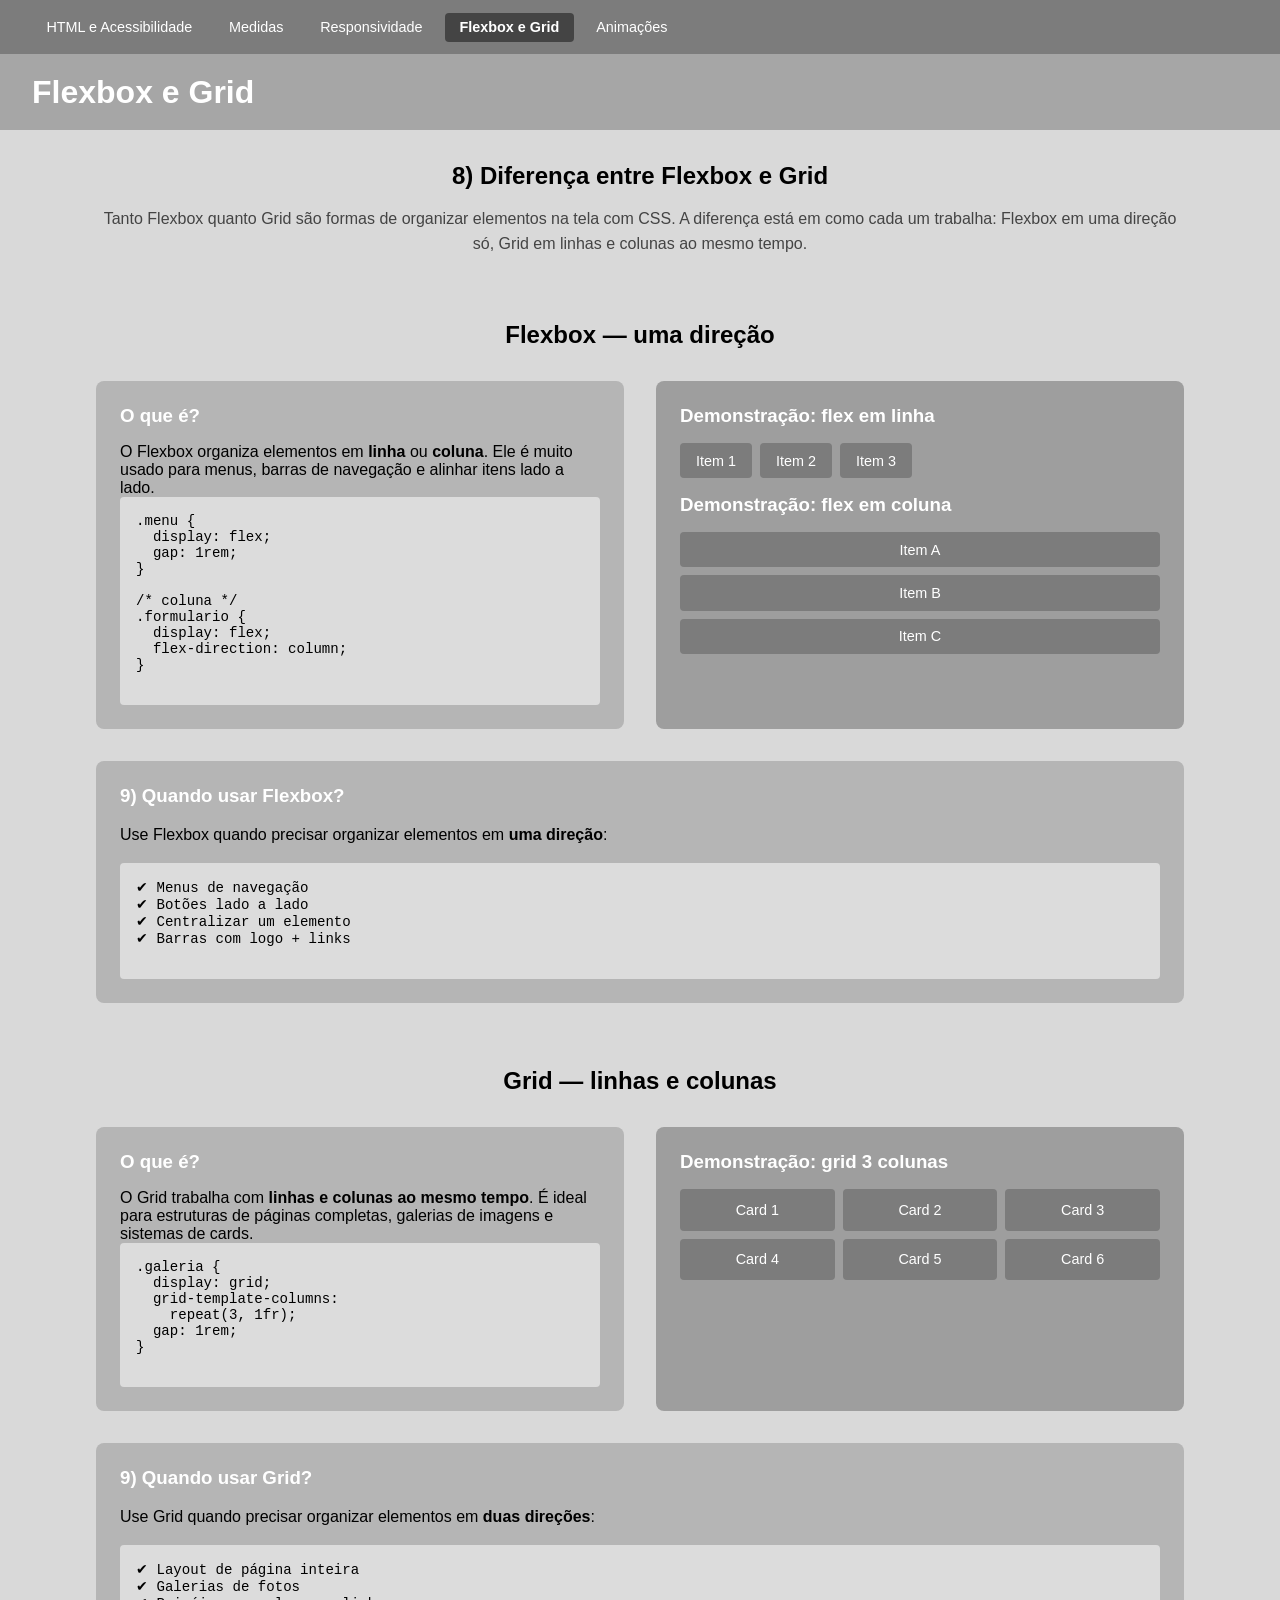
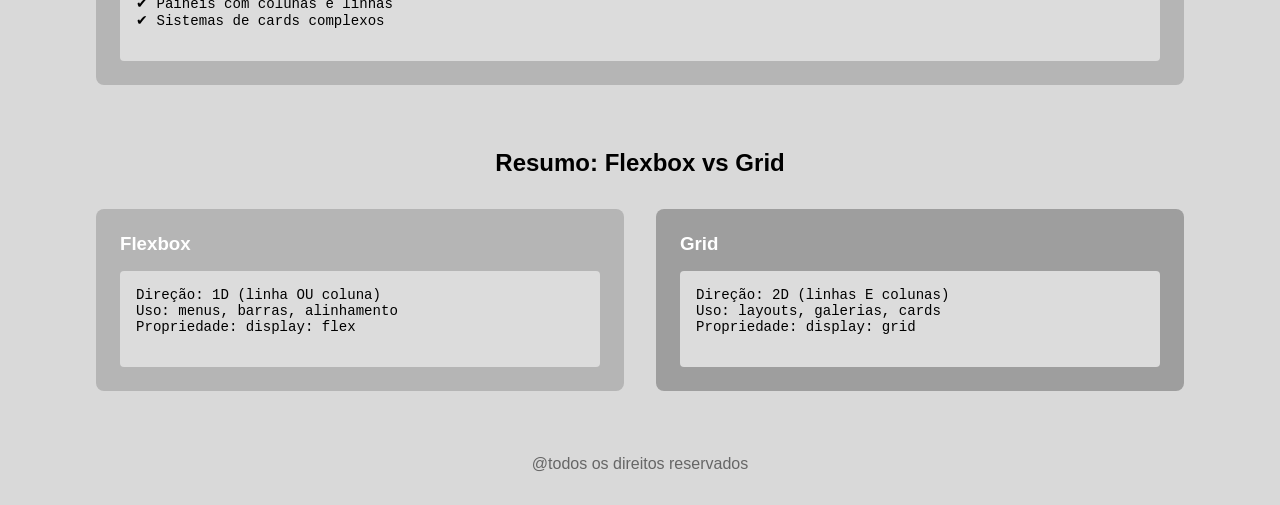
==== layout.html @ 15048a2e "Add files via upload" ====
<!DOCTYPE html>
<html lang="pt-BR">
<head>
  <meta charset="UTF-8">
  <meta name="viewport" content="width=device-width, initial-scale=1.0">
  <title>Flexbox e Grid</title>
  <link rel="stylesheet" href="style.css">
  <link rel="stylesheet" href="layout.css">
</head>
<body>

  <nav class="navbar">
    <ul>
      <li><a href="index.html">HTML e Acessibilidade</a></li>
      <li><a href="medidas.html">Medidas</a></li>
      <li><a href="responsividade.html">Responsividade</a></li>
      <li><a href="layout.html" class="ativo">Flexbox e Grid</a></li>
      <li><a href="animacoes.html">Animações</a></li>
    </ul>
  </nav>

  <header class="top-bar">
    <h1>Flexbox e Grid</h1>
  </header>

  <main class="content">

    <section class="intro">
      <h2>8) Diferença entre Flexbox e Grid</h2>
      <p>
        Tanto Flexbox quanto Grid são formas de organizar elementos na tela com CSS.
        A diferença está em como cada um trabalha: Flexbox em uma direção só,
        Grid em linhas e colunas ao mesmo tempo.
      </p>
    </section>

    <!-- Flexbox -->
    <section class="secao-layout">
      <h2>Flexbox — uma direção</h2>

      <div class="comparison-box">
        <div class="bad">
          <h3>O que é?</h3>
          <p>
            O Flexbox organiza elementos em <strong>linha</strong> ou <strong>coluna</strong>.
            Ele é muito usado para menus, barras de navegação e alinhar itens lado a lado.
          </p>
          <pre>
.menu {
  display: flex;
  gap: 1rem;
}

/* coluna */
.formulario {
  display: flex;
  flex-direction: column;
}
          </pre>
        </div>
        <div class="good">
          <h3>Demonstração: flex em linha</h3>
          <div class="demo-flex-linha">
            <div class="flex-item">Item 1</div>
            <div class="flex-item">Item 2</div>
            <div class="flex-item">Item 3</div>
          </div>
          <h3 style="margin-top:1rem;">Demonstração: flex em coluna</h3>
          <div class="demo-flex-coluna">
            <div class="flex-item">Item A</div>
            <div class="flex-item">Item B</div>
            <div class="flex-item">Item C</div>
          </div>
        </div>
      </div>

      <div class="card quando-usar">
        <h3>9) Quando usar Flexbox?</h3>
        <p>Use Flexbox quando precisar organizar elementos em <strong>uma direção</strong>:</p>
        <pre>
✔ Menus de navegação
✔ Botões lado a lado
✔ Centralizar um elemento
✔ Barras com logo + links
        </pre>
      </div>
    </section>

    <!-- Grid -->
    <section class="secao-layout">
      <h2>Grid — linhas e colunas</h2>

      <div class="comparison-box">
        <div class="bad">
          <h3>O que é?</h3>
          <p>
            O Grid trabalha com <strong>linhas e colunas ao mesmo tempo</strong>.
            É ideal para estruturas de páginas completas,
            galerias de imagens e sistemas de cards.
          </p>
          <pre>
.galeria {
  display: grid;
  grid-template-columns:
    repeat(3, 1fr);
  gap: 1rem;
}
          </pre>
        </div>
        <div class="good">
          <h3>Demonstração: grid 3 colunas</h3>
          <div class="demo-grid">
            <div class="grid-item">Card 1</div>
            <div class="grid-item">Card 2</div>
            <div class="grid-item">Card 3</div>
            <div class="grid-item">Card 4</div>
            <div class="grid-item">Card 5</div>
            <div class="grid-item">Card 6</div>
          </div>
        </div>
      </div>

      <div class="card quando-usar">
        <h3>9) Quando usar Grid?</h3>
        <p>Use Grid quando precisar organizar elementos em <strong>duas direções</strong>:</p>
        <pre>
✔ Layout de página inteira
✔ Galerias de fotos
✔ Painéis com colunas e linhas
✔ Sistemas de cards complexos
        </pre>
      </div>
    </section>

    <!-- Resumo comparativo -->
    <section class="comparison">
      <h2>Resumo: Flexbox vs Grid</h2>
      <div class="comparison-box">
        <div class="bad">
          <h3>Flexbox</h3>
          <pre>
Direção: 1D (linha OU coluna)
Uso: menus, barras, alinhamento
Propriedade: display: flex
          </pre>
        </div>
        <div class="good">
          <h3>Grid</h3>
          <pre>
Direção: 2D (linhas E colunas)
Uso: layouts, galerias, cards
Propriedade: display: grid
          </pre>
        </div>
      </div>
    </section>

  </main>

  <footer>
    <p>@todos os direitos reservados</p>
  </footer>

</body>
</html>
---- style.css ----
* {
  margin: 0;
  padding: 0;
  box-sizing: border-box;
}

body {
  background: #d9d9d9;
  font-family: Arial, Helvetica, sans-serif;
  color: #000;
}

/* ===== NAVBAR ===== */
.navbar {
  background: #7c7c7c;
  padding: 0.8rem 2rem;
}

.navbar ul {
  list-style: none;
  display: flex;
  flex-wrap: wrap;
  gap: 0.5rem;
}

.navbar ul li a {
  color: white;
  text-decoration: none;
  padding: 0.4rem 0.9rem;
  border-radius: 4px;
  font-size: 0.9rem;
  display: block;
}

.navbar ul li a:hover {
  background: #555;
}

.navbar ul li a.ativo {
  background: #444;
  font-weight: bold;
}

/* ===== TOP BAR ===== */
.top-bar {
  background: #a6a6a6;
  padding: 1.2rem 2rem;
}

.top-bar h1 {
  color: white;
}

/* ===== CONTENT ===== */
.content {
  width: 85%;
  margin: auto;
  padding: 2rem 0;
}

/* ===== INTRO ===== */
.intro {
  text-align: center;
  margin-bottom: 3rem;
}

.intro h2 {
  margin-bottom: 1rem;
}

.intro p {
  line-height: 1.6;
  color: #444;
}

/* ===== CARDS ===== */
.topics {
  display: grid;
  grid-template-columns: repeat(auto-fit, minmax(250px, 1fr));
  gap: 2rem;
}

.card {
  background: #b5b5b5;
  padding: 1.5rem;
  border-radius: 8px;
}

.card h3 {
  margin-bottom: 1rem;
  color: white;
}

.card p {
  margin-bottom: 1rem;
  line-height: 1.5;
}

/* ===== PRE / CODE ===== */
pre {
  background: #dcdcdc;
  padding: 1rem;
  overflow-x: auto;
  border-radius: 4px;
  font-size: 0.88rem;
  font-family: "Courier New", monospace;
}

/* ===== COMPARISON ===== */
.comparison {
  margin-top: 4rem;
}

.comparison h2 {
  text-align: center;
  margin-bottom: 2rem;
}

.comparison-box {
  display: grid;
  grid-template-columns: repeat(auto-fit, minmax(300px, 1fr));
  gap: 2rem;
}

.bad,
.good {
  padding: 1.5rem;
  border-radius: 8px;
}

.bad {
  background: #b5b5b5;
}

.good {
  background: #9e9e9e;
}

.bad h3,
.good h3 {
  color: white;
  margin-bottom: 1rem;
}

/* ===== FOOTER ===== */
footer {
  text-align: center;
  padding: 2rem;
  color: #666;
}

/* ===== RESPONSIVO BASE ===== */
@media (max-width: 768px) {
  .content {
    width: 92%;
  }

  .navbar ul {
    gap: 0.3rem;
  }

  .navbar ul li a {
    font-size: 0.8rem;
    padding: 0.3rem 0.6rem;
  }
}
---- layout.css ----
.secao-layout {
  margin-top: 4rem;
}

.secao-layout h2 {
  text-align: center;
  margin-bottom: 2rem;
}

.quando-usar {
  margin-top: 2rem;
}

/* ===== DEMO FLEXBOX LINHA ===== */
.demo-flex-linha {
  display: flex;
  gap: 0.5rem;
  flex-wrap: wrap;
  margin-bottom: 0.5rem;
}

/* ===== DEMO FLEXBOX COLUNA ===== */
.demo-flex-coluna {
  display: flex;
  flex-direction: column;
  gap: 0.5rem;
}

.flex-item {
  background: #7c7c7c;
  color: white;
  padding: 0.6rem 1rem;
  border-radius: 4px;
  text-align: center;
  font-size: 0.9rem;
}

/* ===== DEMO GRID ===== */
.demo-grid {
  display: grid;
  grid-template-columns: repeat(3, 1fr);
  gap: 0.5rem;
}

.grid-item {
  background: #7c7c7c;
  color: white;
  padding: 0.8rem;
  border-radius: 4px;
  text-align: center;
  font-size: 0.9rem;
}

/* ===== RESPONSIVO ===== */
@media (max-width: 600px) {
  .demo-grid {
    grid-template-columns: repeat(2, 1fr);
  }
}
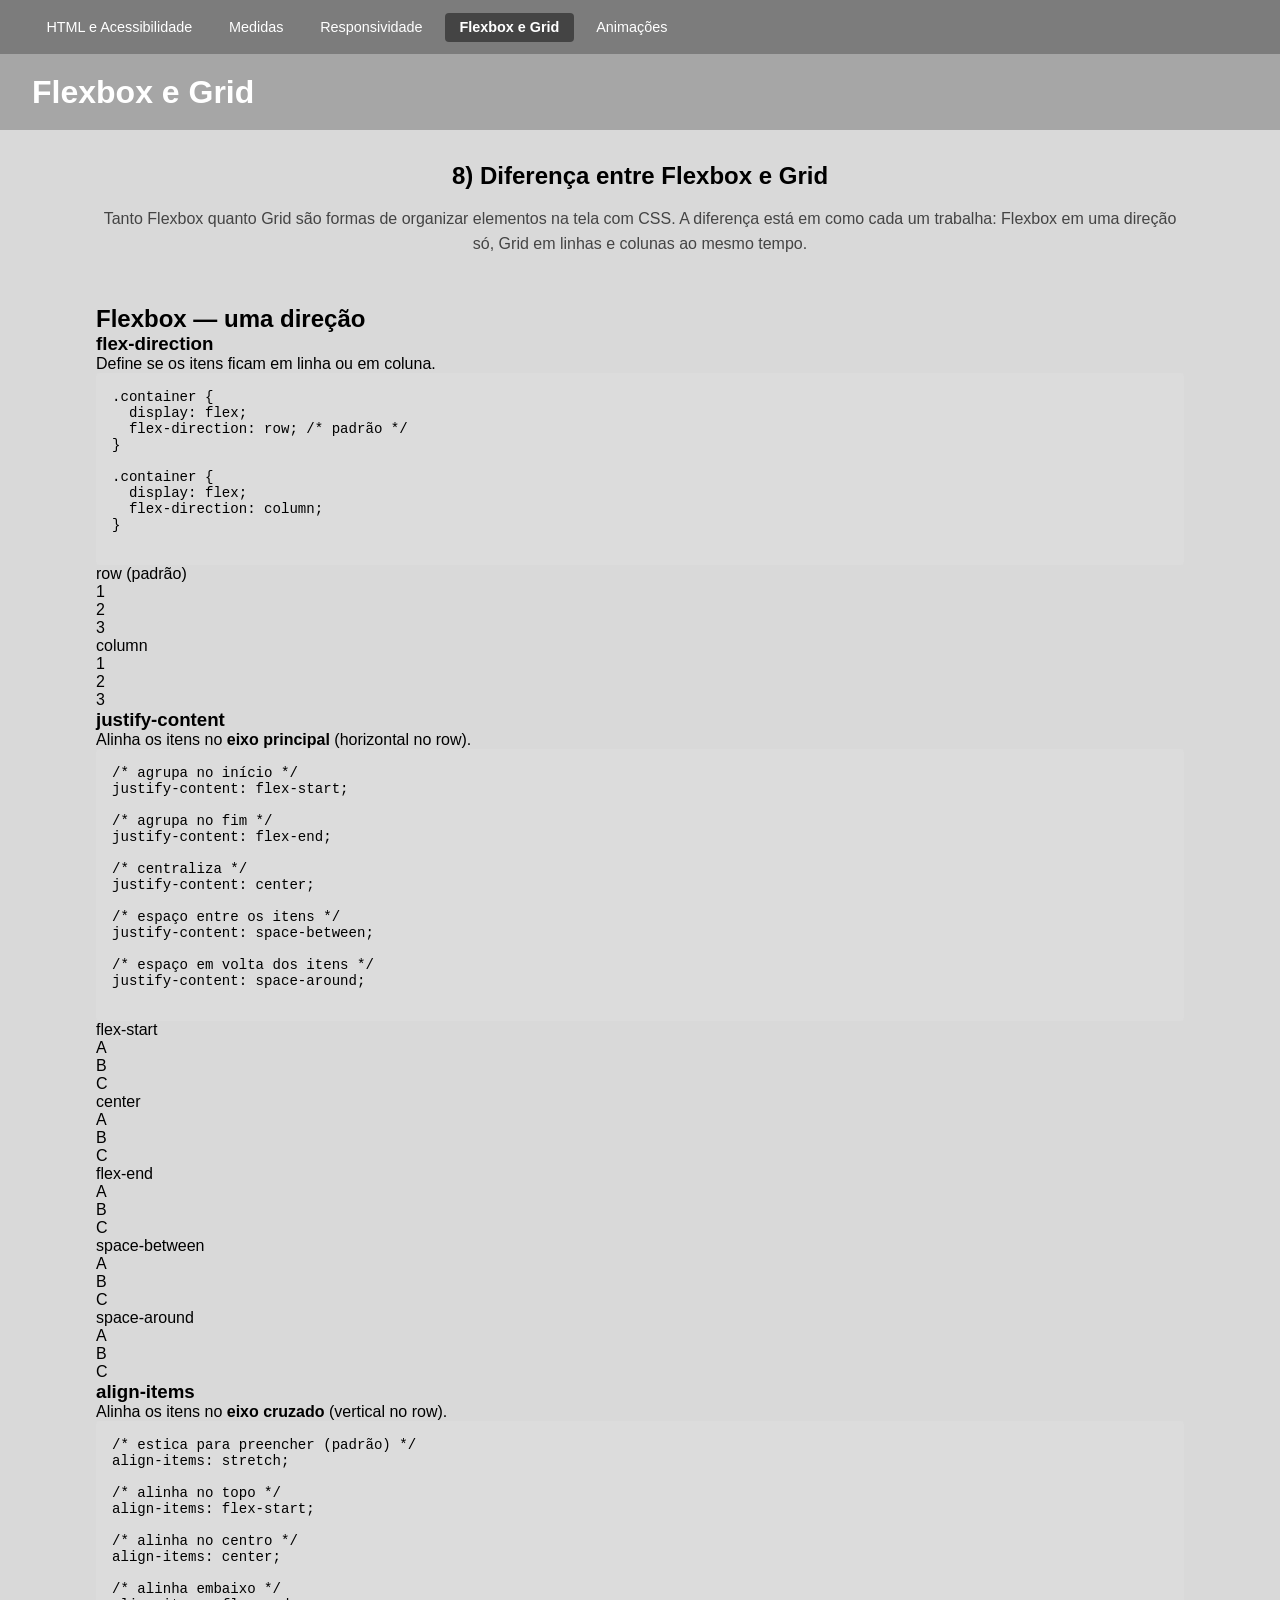
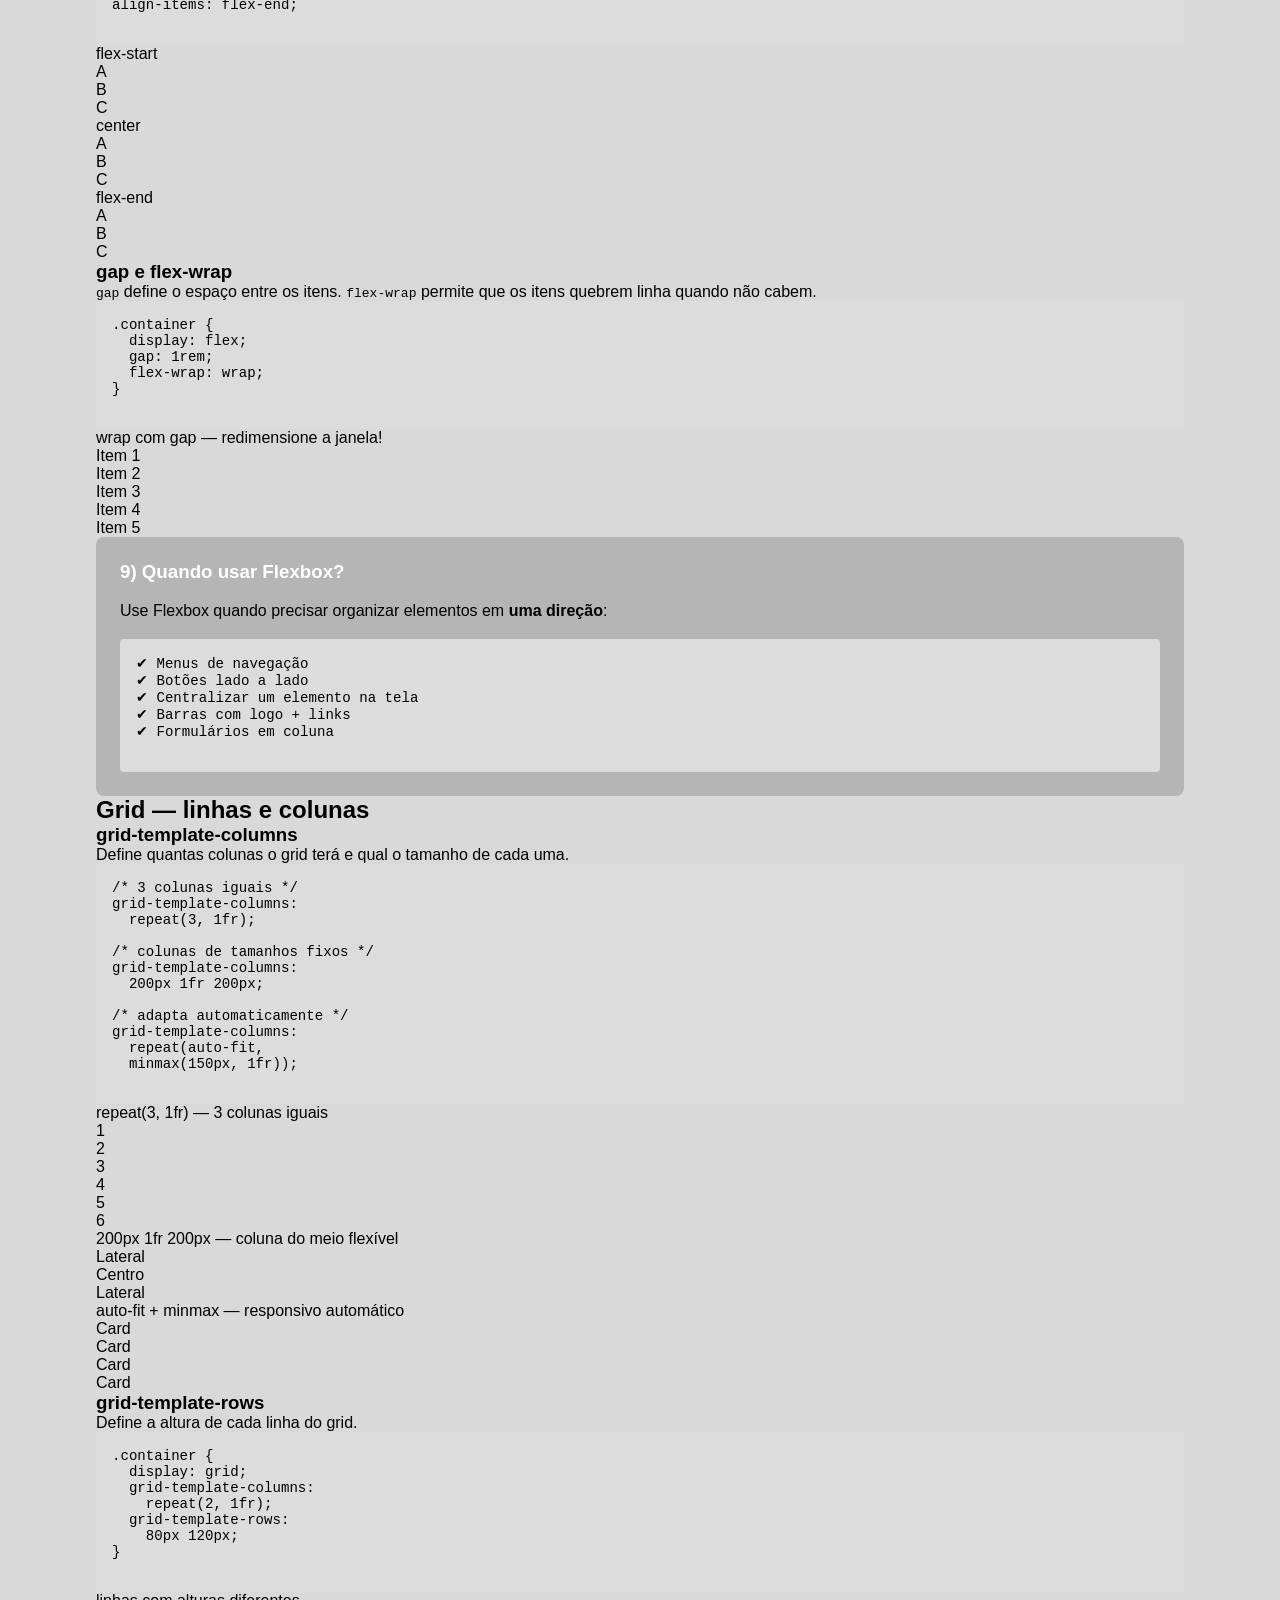
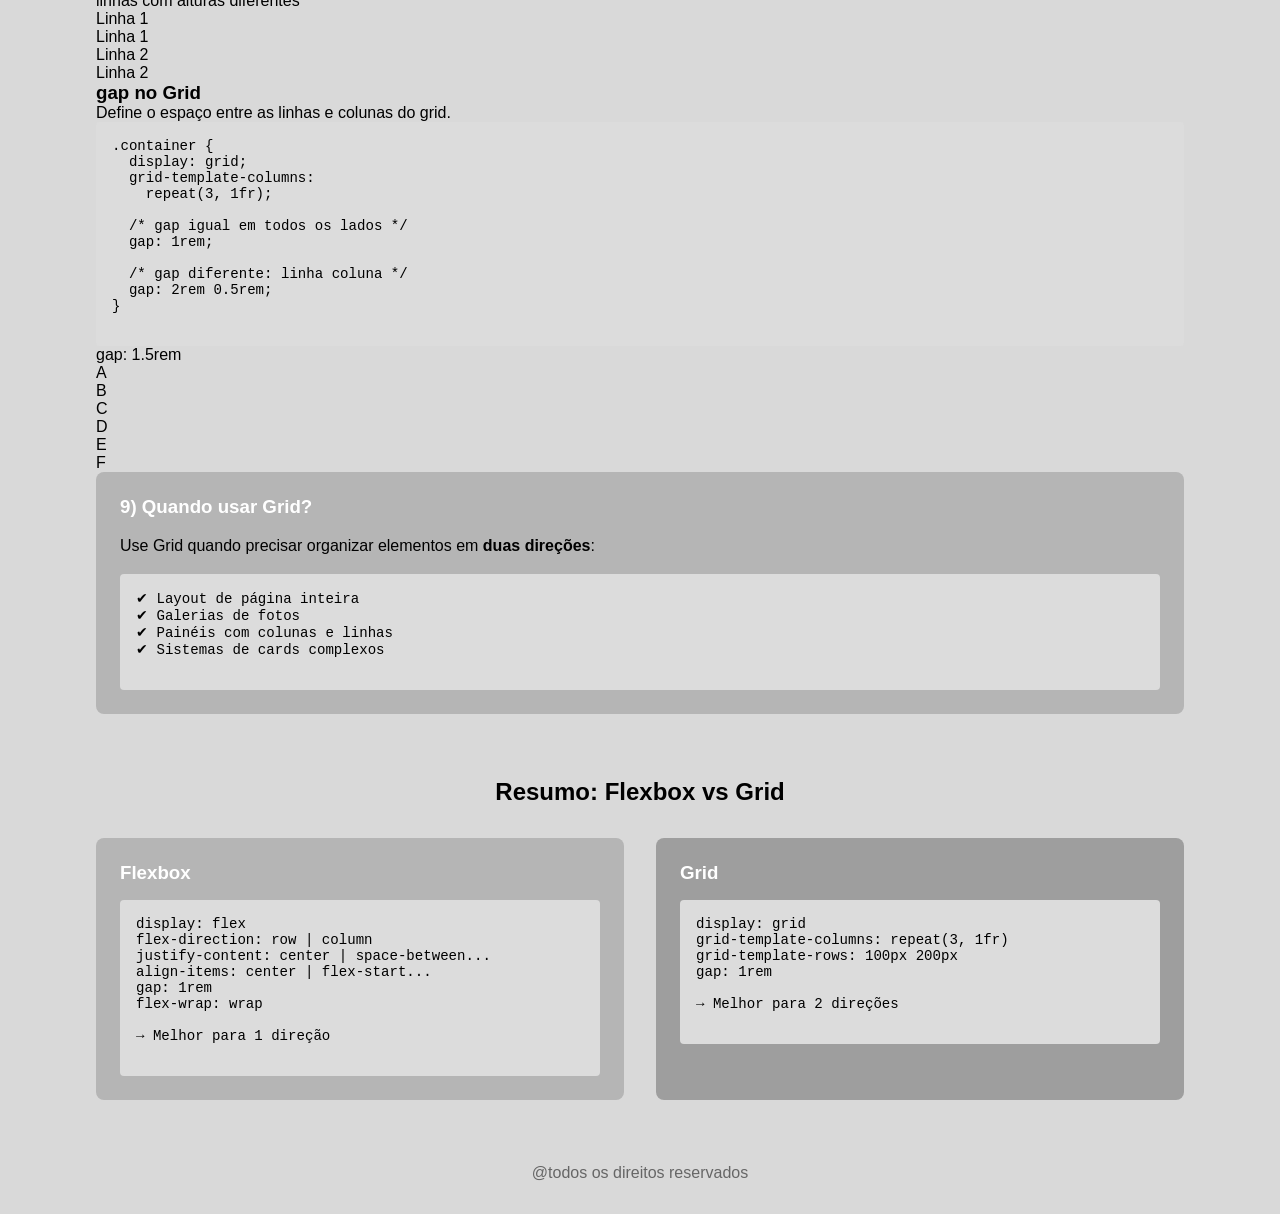
==== commit 4e85145c: "Refactor layout section for Flexbox and Grid" ====
--- a/layout.html
+++ b/layout.html
@@ -34,42 +34,161 @@
       </p>
     </section>
 
-    <!-- Flexbox -->
+    <!-- ==================== FLEXBOX ==================== -->
     <section class="secao-layout">
       <h2>Flexbox — uma direção</h2>
 
-      <div class="comparison-box">
-        <div class="bad">
-          <h3>O que é?</h3>
-          <p>
-            O Flexbox organiza elementos em <strong>linha</strong> ou <strong>coluna</strong>.
-            Ele é muito usado para menus, barras de navegação e alinhar itens lado a lado.
-          </p>
-          <pre>
-.menu {
+      <!-- flex-direction -->
+      <div class="bloco-exemplo">
+        <div class="bloco-codigo">
+          <h3>flex-direction</h3>
+          <p>Define se os itens ficam em linha ou em coluna.</p>
+          <pre>
+.container {
+  display: flex;
+  flex-direction: row; /* padrão */
+}
+
+.container {
+  display: flex;
+  flex-direction: column;
+}
+          </pre>
+        </div>
+        <div class="bloco-demo">
+          <p class="label-demo">row (padrão)</p>
+          <div class="demo-flex demo-row">
+            <div class="flex-item">1</div>
+            <div class="flex-item">2</div>
+            <div class="flex-item">3</div>
+          </div>
+          <p class="label-demo">column</p>
+          <div class="demo-flex demo-column">
+            <div class="flex-item">1</div>
+            <div class="flex-item">2</div>
+            <div class="flex-item">3</div>
+          </div>
+        </div>
+      </div>
+
+      <!-- justify-content -->
+      <div class="bloco-exemplo">
+        <div class="bloco-codigo">
+          <h3>justify-content</h3>
+          <p>Alinha os itens no <strong>eixo principal</strong> (horizontal no row).</p>
+          <pre>
+/* agrupa no início */
+justify-content: flex-start;
+
+/* agrupa no fim */
+justify-content: flex-end;
+
+/* centraliza */
+justify-content: center;
+
+/* espaço entre os itens */
+justify-content: space-between;
+
+/* espaço em volta dos itens */
+justify-content: space-around;
+          </pre>
+        </div>
+        <div class="bloco-demo">
+          <p class="label-demo">flex-start</p>
+          <div class="demo-flex jc-start">
+            <div class="flex-item">A</div>
+            <div class="flex-item">B</div>
+            <div class="flex-item">C</div>
+          </div>
+          <p class="label-demo">center</p>
+          <div class="demo-flex jc-center">
+            <div class="flex-item">A</div>
+            <div class="flex-item">B</div>
+            <div class="flex-item">C</div>
+          </div>
+          <p class="label-demo">flex-end</p>
+          <div class="demo-flex jc-end">
+            <div class="flex-item">A</div>
+            <div class="flex-item">B</div>
+            <div class="flex-item">C</div>
+          </div>
+          <p class="label-demo">space-between</p>
+          <div class="demo-flex jc-between">
+            <div class="flex-item">A</div>
+            <div class="flex-item">B</div>
+            <div class="flex-item">C</div>
+          </div>
+          <p class="label-demo">space-around</p>
+          <div class="demo-flex jc-around">
+            <div class="flex-item">A</div>
+            <div class="flex-item">B</div>
+            <div class="flex-item">C</div>
+          </div>
+        </div>
+      </div>
+
+      <!-- align-items -->
+      <div class="bloco-exemplo">
+        <div class="bloco-codigo">
+          <h3>align-items</h3>
+          <p>Alinha os itens no <strong>eixo cruzado</strong> (vertical no row).</p>
+          <pre>
+/* estica para preencher (padrão) */
+align-items: stretch;
+
+/* alinha no topo */
+align-items: flex-start;
+
+/* alinha no centro */
+align-items: center;
+
+/* alinha embaixo */
+align-items: flex-end;
+          </pre>
+        </div>
+        <div class="bloco-demo">
+          <p class="label-demo">flex-start</p>
+          <div class="demo-flex demo-alto ai-start">
+            <div class="flex-item">A</div>
+            <div class="flex-item flex-item-alto">B</div>
+            <div class="flex-item">C</div>
+          </div>
+          <p class="label-demo">center</p>
+          <div class="demo-flex demo-alto ai-center">
+            <div class="flex-item">A</div>
+            <div class="flex-item flex-item-alto">B</div>
+            <div class="flex-item">C</div>
+          </div>
+          <p class="label-demo">flex-end</p>
+          <div class="demo-flex demo-alto ai-end">
+            <div class="flex-item">A</div>
+            <div class="flex-item flex-item-alto">B</div>
+            <div class="flex-item">C</div>
+          </div>
+        </div>
+      </div>
+
+      <!-- gap e flex-wrap -->
+      <div class="bloco-exemplo">
+        <div class="bloco-codigo">
+          <h3>gap e flex-wrap</h3>
+          <p><code>gap</code> define o espaço entre os itens. <code>flex-wrap</code> permite que os itens quebrem linha quando não cabem.</p>
+          <pre>
+.container {
   display: flex;
   gap: 1rem;
-}
-
-/* coluna */
-.formulario {
-  display: flex;
-  flex-direction: column;
-}
-          </pre>
-        </div>
-        <div class="good">
-          <h3>Demonstração: flex em linha</h3>
-          <div class="demo-flex-linha">
+  flex-wrap: wrap;
+}
+          </pre>
+        </div>
+        <div class="bloco-demo">
+          <p class="label-demo">wrap com gap — redimensione a janela!</p>
+          <div class="demo-flex demo-wrap">
             <div class="flex-item">Item 1</div>
             <div class="flex-item">Item 2</div>
             <div class="flex-item">Item 3</div>
-          </div>
-          <h3 style="margin-top:1rem;">Demonstração: flex em coluna</h3>
-          <div class="demo-flex-coluna">
-            <div class="flex-item">Item A</div>
-            <div class="flex-item">Item B</div>
-            <div class="flex-item">Item C</div>
+            <div class="flex-item">Item 4</div>
+            <div class="flex-item">Item 5</div>
           </div>
         </div>
       </div>
@@ -80,42 +199,117 @@
         <pre>
 ✔ Menus de navegação
 ✔ Botões lado a lado
-✔ Centralizar um elemento
+✔ Centralizar um elemento na tela
 ✔ Barras com logo + links
+✔ Formulários em coluna
         </pre>
       </div>
     </section>
 
-    <!-- Grid -->
+    <!-- ==================== GRID ==================== -->
     <section class="secao-layout">
       <h2>Grid — linhas e colunas</h2>
 
-      <div class="comparison-box">
-        <div class="bad">
-          <h3>O que é?</h3>
-          <p>
-            O Grid trabalha com <strong>linhas e colunas ao mesmo tempo</strong>.
-            É ideal para estruturas de páginas completas,
-            galerias de imagens e sistemas de cards.
-          </p>
-          <pre>
-.galeria {
+      <!-- grid-template-columns -->
+      <div class="bloco-exemplo">
+        <div class="bloco-codigo">
+          <h3>grid-template-columns</h3>
+          <p>Define quantas colunas o grid terá e qual o tamanho de cada uma.</p>
+          <pre>
+/* 3 colunas iguais */
+grid-template-columns:
+  repeat(3, 1fr);
+
+/* colunas de tamanhos fixos */
+grid-template-columns:
+  200px 1fr 200px;
+
+/* adapta automaticamente */
+grid-template-columns:
+  repeat(auto-fit,
+  minmax(150px, 1fr));
+          </pre>
+        </div>
+        <div class="bloco-demo">
+          <p class="label-demo">repeat(3, 1fr) — 3 colunas iguais</p>
+          <div class="demo-grid grid-3col">
+            <div class="grid-item">1</div>
+            <div class="grid-item">2</div>
+            <div class="grid-item">3</div>
+            <div class="grid-item">4</div>
+            <div class="grid-item">5</div>
+            <div class="grid-item">6</div>
+          </div>
+          <p class="label-demo">200px 1fr 200px — coluna do meio flexível</p>
+          <div class="demo-grid grid-mista">
+            <div class="grid-item">Lateral</div>
+            <div class="grid-item">Centro</div>
+            <div class="grid-item">Lateral</div>
+          </div>
+          <p class="label-demo">auto-fit + minmax — responsivo automático</p>
+          <div class="demo-grid grid-autofit">
+            <div class="grid-item">Card</div>
+            <div class="grid-item">Card</div>
+            <div class="grid-item">Card</div>
+            <div class="grid-item">Card</div>
+          </div>
+        </div>
+      </div>
+
+      <!-- grid-template-rows -->
+      <div class="bloco-exemplo">
+        <div class="bloco-codigo">
+          <h3>grid-template-rows</h3>
+          <p>Define a altura de cada linha do grid.</p>
+          <pre>
+.container {
+  display: grid;
+  grid-template-columns:
+    repeat(2, 1fr);
+  grid-template-rows:
+    80px 120px;
+}
+          </pre>
+        </div>
+        <div class="bloco-demo">
+          <p class="label-demo">linhas com alturas diferentes</p>
+          <div class="demo-grid grid-rows">
+            <div class="grid-item">Linha 1</div>
+            <div class="grid-item">Linha 1</div>
+            <div class="grid-item">Linha 2</div>
+            <div class="grid-item">Linha 2</div>
+          </div>
+        </div>
+      </div>
+
+      <!-- gap no grid -->
+      <div class="bloco-exemplo">
+        <div class="bloco-codigo">
+          <h3>gap no Grid</h3>
+          <p>Define o espaço entre as linhas e colunas do grid.</p>
+          <pre>
+.container {
   display: grid;
   grid-template-columns:
     repeat(3, 1fr);
+
+  /* gap igual em todos os lados */
   gap: 1rem;
-}
-          </pre>
-        </div>
-        <div class="good">
-          <h3>Demonstração: grid 3 colunas</h3>
-          <div class="demo-grid">
-            <div class="grid-item">Card 1</div>
-            <div class="grid-item">Card 2</div>
-            <div class="grid-item">Card 3</div>
-            <div class="grid-item">Card 4</div>
-            <div class="grid-item">Card 5</div>
-            <div class="grid-item">Card 6</div>
+
+  /* gap diferente: linha coluna */
+  gap: 2rem 0.5rem;
+}
+          </pre>
+        </div>
+        <div class="bloco-demo">
+          <p class="label-demo">gap: 1.5rem</p>
+          <div class="demo-grid grid-gap">
+            <div class="grid-item">A</div>
+            <div class="grid-item">B</div>
+            <div class="grid-item">C</div>
+            <div class="grid-item">D</div>
+            <div class="grid-item">E</div>
+            <div class="grid-item">F</div>
           </div>
         </div>
       </div>
@@ -139,17 +333,25 @@
         <div class="bad">
           <h3>Flexbox</h3>
           <pre>
-Direção: 1D (linha OU coluna)
-Uso: menus, barras, alinhamento
-Propriedade: display: flex
+display: flex
+flex-direction: row | column
+justify-content: center | space-between...
+align-items: center | flex-start...
+gap: 1rem
+flex-wrap: wrap
+
+→ Melhor para 1 direção
           </pre>
         </div>
         <div class="good">
           <h3>Grid</h3>
           <pre>
-Direção: 2D (linhas E colunas)
-Uso: layouts, galerias, cards
-Propriedade: display: grid
+display: grid
+grid-template-columns: repeat(3, 1fr)
+grid-template-rows: 100px 200px
+gap: 1rem
+
+→ Melhor para 2 direções
           </pre>
         </div>
       </div>
--- a/layout.css
+++ b/layout.css
@@ -1,59 +1,367 @@
-.secao-layout {
-  margin-top: 4rem;
-}
-
-.secao-layout h2 {
-  text-align: center;
-  margin-bottom: 2rem;
-}
-
-.quando-usar {
-  margin-top: 2rem;
-}
-
-/* ===== DEMO FLEXBOX LINHA ===== */
-.demo-flex-linha {
+<!DOCTYPE html>
+<html lang="pt-BR">
+<head>
+  <meta charset="UTF-8">
+  <meta name="viewport" content="width=device-width, initial-scale=1.0">
+  <title>Flexbox e Grid</title>
+  <link rel="stylesheet" href="style.css">
+  <link rel="stylesheet" href="layout.css">
+</head>
+<body>
+
+  <nav class="navbar">
+    <ul>
+      <li><a href="index.html">HTML e Acessibilidade</a></li>
+      <li><a href="medidas.html">Medidas</a></li>
+      <li><a href="responsividade.html">Responsividade</a></li>
+      <li><a href="layout.html" class="ativo">Flexbox e Grid</a></li>
+      <li><a href="animacoes.html">Animações</a></li>
+    </ul>
+  </nav>
+
+  <header class="top-bar">
+    <h1>Flexbox e Grid</h1>
+  </header>
+
+  <main class="content">
+
+    <section class="intro">
+      <h2>8) Diferença entre Flexbox e Grid</h2>
+      <p>
+        Tanto Flexbox quanto Grid são formas de organizar elementos na tela com CSS.
+        A diferença está em como cada um trabalha: Flexbox em uma direção só,
+        Grid em linhas e colunas ao mesmo tempo.
+      </p>
+    </section>
+
+    <!-- ==================== FLEXBOX ==================== -->
+    <section class="secao-layout">
+      <h2>Flexbox — uma direção</h2>
+
+      <!-- flex-direction -->
+      <div class="bloco-exemplo">
+        <div class="bloco-codigo">
+          <h3>flex-direction</h3>
+          <p>Define se os itens ficam em linha ou em coluna.</p>
+          <pre>
+.container {
   display: flex;
-  gap: 0.5rem;
-  flex-wrap: wrap;
-  margin-bottom: 0.5rem;
-}
-
-/* ===== DEMO FLEXBOX COLUNA ===== */
-.demo-flex-coluna {
+  flex-direction: row; /* padrão */
+}
+
+.container {
   display: flex;
   flex-direction: column;
-  gap: 0.5rem;
-}
-
-.flex-item {
-  background: #7c7c7c;
-  color: white;
-  padding: 0.6rem 1rem;
-  border-radius: 4px;
-  text-align: center;
-  font-size: 0.9rem;
-}
-
-/* ===== DEMO GRID ===== */
-.demo-grid {
+}
+          </pre>
+        </div>
+        <div class="bloco-demo">
+          <p class="label-demo">row (padrão)</p>
+          <div class="demo-flex demo-row">
+            <div class="flex-item">1</div>
+            <div class="flex-item">2</div>
+            <div class="flex-item">3</div>
+          </div>
+          <p class="label-demo">column</p>
+          <div class="demo-flex demo-column">
+            <div class="flex-item">1</div>
+            <div class="flex-item">2</div>
+            <div class="flex-item">3</div>
+          </div>
+        </div>
+      </div>
+
+      <!-- justify-content -->
+      <div class="bloco-exemplo">
+        <div class="bloco-codigo">
+          <h3>justify-content</h3>
+          <p>Alinha os itens no <strong>eixo principal</strong> (horizontal no row).</p>
+          <pre>
+/* agrupa no início */
+justify-content: flex-start;
+
+/* agrupa no fim */
+justify-content: flex-end;
+
+/* centraliza */
+justify-content: center;
+
+/* espaço entre os itens */
+justify-content: space-between;
+
+/* espaço em volta dos itens */
+justify-content: space-around;
+          </pre>
+        </div>
+        <div class="bloco-demo">
+          <p class="label-demo">flex-start</p>
+          <div class="demo-flex jc-start">
+            <div class="flex-item">A</div>
+            <div class="flex-item">B</div>
+            <div class="flex-item">C</div>
+          </div>
+          <p class="label-demo">center</p>
+          <div class="demo-flex jc-center">
+            <div class="flex-item">A</div>
+            <div class="flex-item">B</div>
+            <div class="flex-item">C</div>
+          </div>
+          <p class="label-demo">flex-end</p>
+          <div class="demo-flex jc-end">
+            <div class="flex-item">A</div>
+            <div class="flex-item">B</div>
+            <div class="flex-item">C</div>
+          </div>
+          <p class="label-demo">space-between</p>
+          <div class="demo-flex jc-between">
+            <div class="flex-item">A</div>
+            <div class="flex-item">B</div>
+            <div class="flex-item">C</div>
+          </div>
+          <p class="label-demo">space-around</p>
+          <div class="demo-flex jc-around">
+            <div class="flex-item">A</div>
+            <div class="flex-item">B</div>
+            <div class="flex-item">C</div>
+          </div>
+        </div>
+      </div>
+
+      <!-- align-items -->
+      <div class="bloco-exemplo">
+        <div class="bloco-codigo">
+          <h3>align-items</h3>
+          <p>Alinha os itens no <strong>eixo cruzado</strong> (vertical no row).</p>
+          <pre>
+/* estica para preencher (padrão) */
+align-items: stretch;
+
+/* alinha no topo */
+align-items: flex-start;
+
+/* alinha no centro */
+align-items: center;
+
+/* alinha embaixo */
+align-items: flex-end;
+          </pre>
+        </div>
+        <div class="bloco-demo">
+          <p class="label-demo">flex-start</p>
+          <div class="demo-flex demo-alto ai-start">
+            <div class="flex-item">A</div>
+            <div class="flex-item flex-item-alto">B</div>
+            <div class="flex-item">C</div>
+          </div>
+          <p class="label-demo">center</p>
+          <div class="demo-flex demo-alto ai-center">
+            <div class="flex-item">A</div>
+            <div class="flex-item flex-item-alto">B</div>
+            <div class="flex-item">C</div>
+          </div>
+          <p class="label-demo">flex-end</p>
+          <div class="demo-flex demo-alto ai-end">
+            <div class="flex-item">A</div>
+            <div class="flex-item flex-item-alto">B</div>
+            <div class="flex-item">C</div>
+          </div>
+        </div>
+      </div>
+
+      <!-- gap e flex-wrap -->
+      <div class="bloco-exemplo">
+        <div class="bloco-codigo">
+          <h3>gap e flex-wrap</h3>
+          <p><code>gap</code> define o espaço entre os itens. <code>flex-wrap</code> permite que os itens quebrem linha quando não cabem.</p>
+          <pre>
+.container {
+  display: flex;
+  gap: 1rem;
+  flex-wrap: wrap;
+}
+          </pre>
+        </div>
+        <div class="bloco-demo">
+          <p class="label-demo">wrap com gap — redimensione a janela!</p>
+          <div class="demo-flex demo-wrap">
+            <div class="flex-item">Item 1</div>
+            <div class="flex-item">Item 2</div>
+            <div class="flex-item">Item 3</div>
+            <div class="flex-item">Item 4</div>
+            <div class="flex-item">Item 5</div>
+          </div>
+        </div>
+      </div>
+
+      <div class="card quando-usar">
+        <h3>9) Quando usar Flexbox?</h3>
+        <p>Use Flexbox quando precisar organizar elementos em <strong>uma direção</strong>:</p>
+        <pre>
+✔ Menus de navegação
+✔ Botões lado a lado
+✔ Centralizar um elemento na tela
+✔ Barras com logo + links
+✔ Formulários em coluna
+        </pre>
+      </div>
+    </section>
+
+    <!-- ==================== GRID ==================== -->
+    <section class="secao-layout">
+      <h2>Grid — linhas e colunas</h2>
+
+      <!-- grid-template-columns -->
+      <div class="bloco-exemplo">
+        <div class="bloco-codigo">
+          <h3>grid-template-columns</h3>
+          <p>Define quantas colunas o grid terá e qual o tamanho de cada uma.</p>
+          <pre>
+/* 3 colunas iguais */
+grid-template-columns:
+  repeat(3, 1fr);
+
+/* colunas de tamanhos fixos */
+grid-template-columns:
+  200px 1fr 200px;
+
+/* adapta automaticamente */
+grid-template-columns:
+  repeat(auto-fit,
+  minmax(150px, 1fr));
+          </pre>
+        </div>
+        <div class="bloco-demo">
+          <p class="label-demo">repeat(3, 1fr) — 3 colunas iguais</p>
+          <div class="demo-grid grid-3col">
+            <div class="grid-item">1</div>
+            <div class="grid-item">2</div>
+            <div class="grid-item">3</div>
+            <div class="grid-item">4</div>
+            <div class="grid-item">5</div>
+            <div class="grid-item">6</div>
+          </div>
+          <p class="label-demo">200px 1fr 200px — coluna do meio flexível</p>
+          <div class="demo-grid grid-mista">
+            <div class="grid-item">Lateral</div>
+            <div class="grid-item">Centro</div>
+            <div class="grid-item">Lateral</div>
+          </div>
+          <p class="label-demo">auto-fit + minmax — responsivo automático</p>
+          <div class="demo-grid grid-autofit">
+            <div class="grid-item">Card</div>
+            <div class="grid-item">Card</div>
+            <div class="grid-item">Card</div>
+            <div class="grid-item">Card</div>
+          </div>
+        </div>
+      </div>
+
+      <!-- grid-template-rows -->
+      <div class="bloco-exemplo">
+        <div class="bloco-codigo">
+          <h3>grid-template-rows</h3>
+          <p>Define a altura de cada linha do grid.</p>
+          <pre>
+.container {
   display: grid;
-  grid-template-columns: repeat(3, 1fr);
-  gap: 0.5rem;
-}
-
-.grid-item {
-  background: #7c7c7c;
-  color: white;
-  padding: 0.8rem;
-  border-radius: 4px;
-  text-align: center;
-  font-size: 0.9rem;
-}
-
-/* ===== RESPONSIVO ===== */
-@media (max-width: 600px) {
-  .demo-grid {
-    grid-template-columns: repeat(2, 1fr);
-  }
-}
+  grid-template-columns:
+    repeat(2, 1fr);
+  grid-template-rows:
+    80px 120px;
+}
+          </pre>
+        </div>
+        <div class="bloco-demo">
+          <p class="label-demo">linhas com alturas diferentes</p>
+          <div class="demo-grid grid-rows">
+            <div class="grid-item">Linha 1</div>
+            <div class="grid-item">Linha 1</div>
+            <div class="grid-item">Linha 2</div>
+            <div class="grid-item">Linha 2</div>
+          </div>
+        </div>
+      </div>
+
+      <!-- gap no grid -->
+      <div class="bloco-exemplo">
+        <div class="bloco-codigo">
+          <h3>gap no Grid</h3>
+          <p>Define o espaço entre as linhas e colunas do grid.</p>
+          <pre>
+.container {
+  display: grid;
+  grid-template-columns:
+    repeat(3, 1fr);
+
+  /* gap igual em todos os lados */
+  gap: 1rem;
+
+  /* gap diferente: linha coluna */
+  gap: 2rem 0.5rem;
+}
+          </pre>
+        </div>
+        <div class="bloco-demo">
+          <p class="label-demo">gap: 1.5rem</p>
+          <div class="demo-grid grid-gap">
+            <div class="grid-item">A</div>
+            <div class="grid-item">B</div>
+            <div class="grid-item">C</div>
+            <div class="grid-item">D</div>
+            <div class="grid-item">E</div>
+            <div class="grid-item">F</div>
+          </div>
+        </div>
+      </div>
+
+      <div class="card quando-usar">
+        <h3>9) Quando usar Grid?</h3>
+        <p>Use Grid quando precisar organizar elementos em <strong>duas direções</strong>:</p>
+        <pre>
+✔ Layout de página inteira
+✔ Galerias de fotos
+✔ Painéis com colunas e linhas
+✔ Sistemas de cards complexos
+        </pre>
+      </div>
+    </section>
+
+    <!-- Resumo comparativo -->
+    <section class="comparison">
+      <h2>Resumo: Flexbox vs Grid</h2>
+      <div class="comparison-box">
+        <div class="bad">
+          <h3>Flexbox</h3>
+          <pre>
+display: flex
+flex-direction: row | column
+justify-content: center | space-between...
+align-items: center | flex-start...
+gap: 1rem
+flex-wrap: wrap
+
+→ Melhor para 1 direção
+          </pre>
+        </div>
+        <div class="good">
+          <h3>Grid</h3>
+          <pre>
+display: grid
+grid-template-columns: repeat(3, 1fr)
+grid-template-rows: 100px 200px
+gap: 1rem
+
+→ Melhor para 2 direções
+          </pre>
+        </div>
+      </div>
+    </section>
+
+  </main>
+
+  <footer>
+    <p>@todos os direitos reservados</p>
+  </footer>
+
+</body>
+</html>
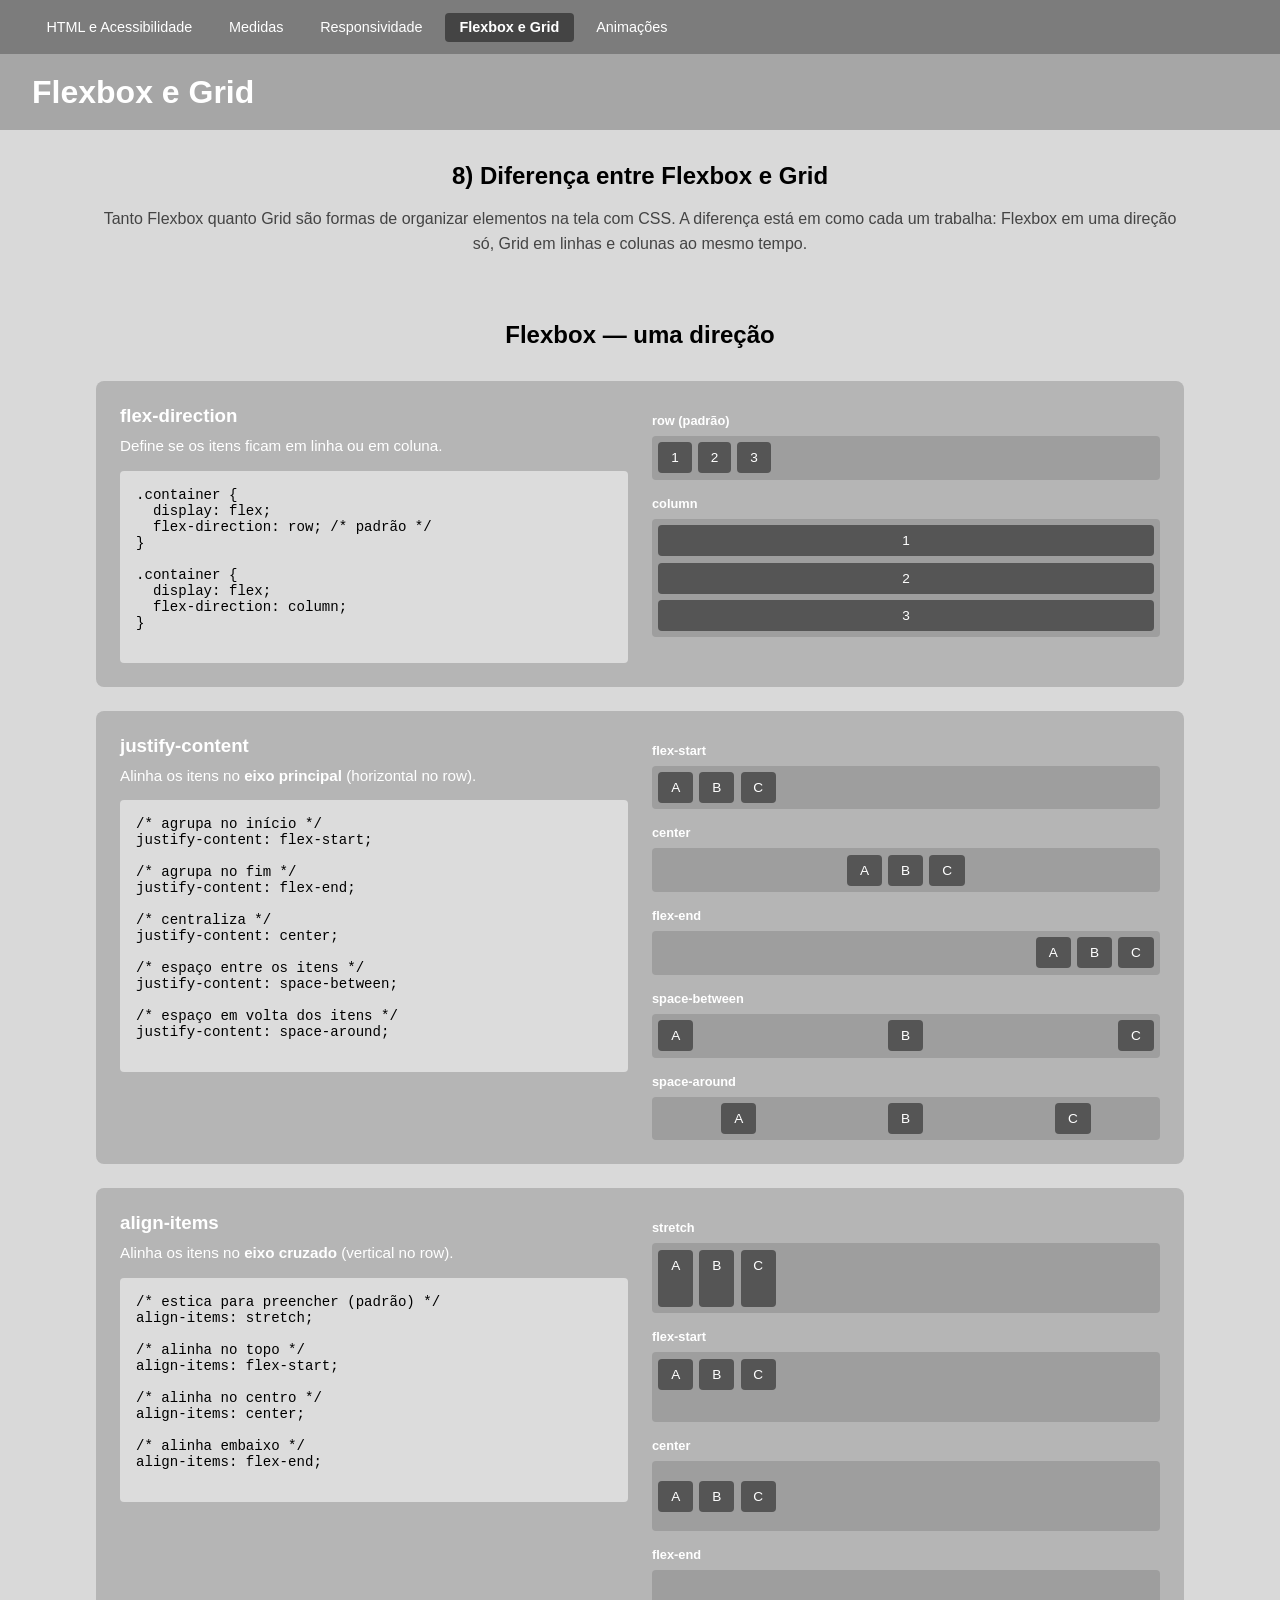
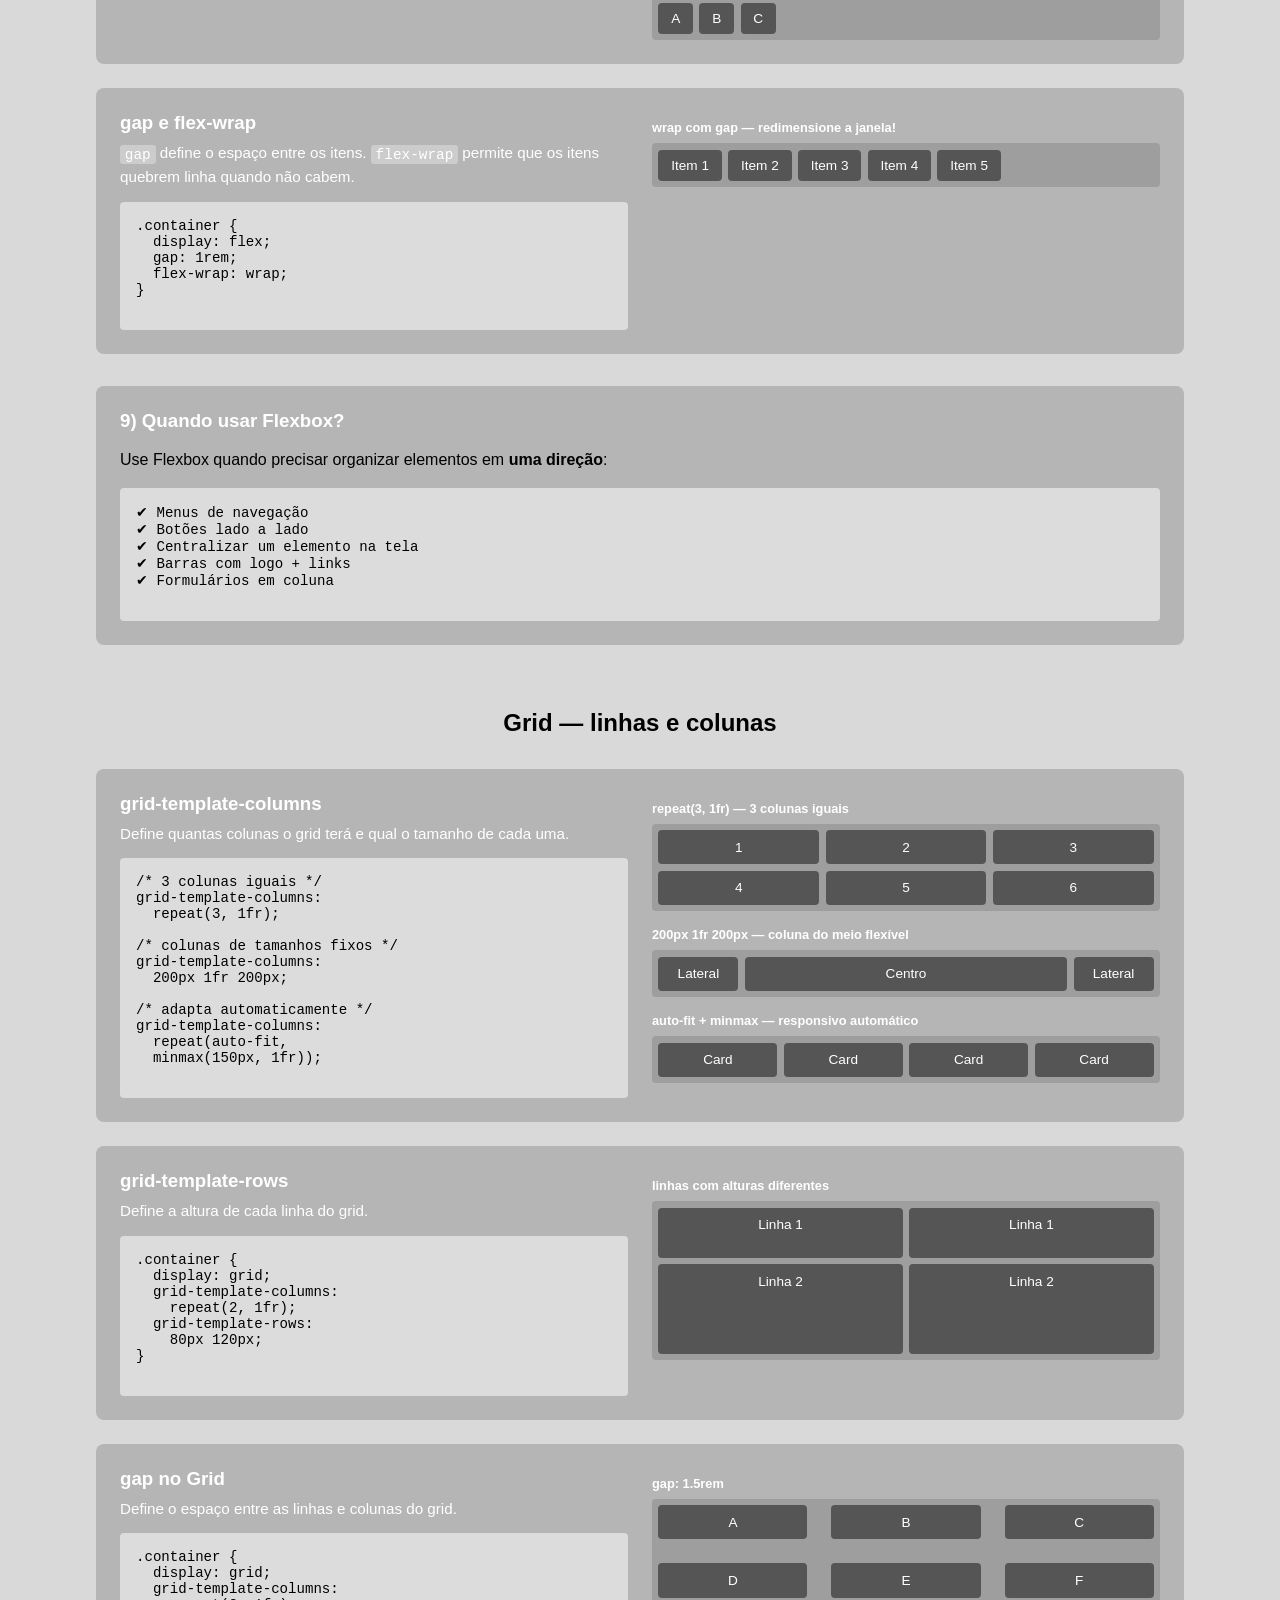
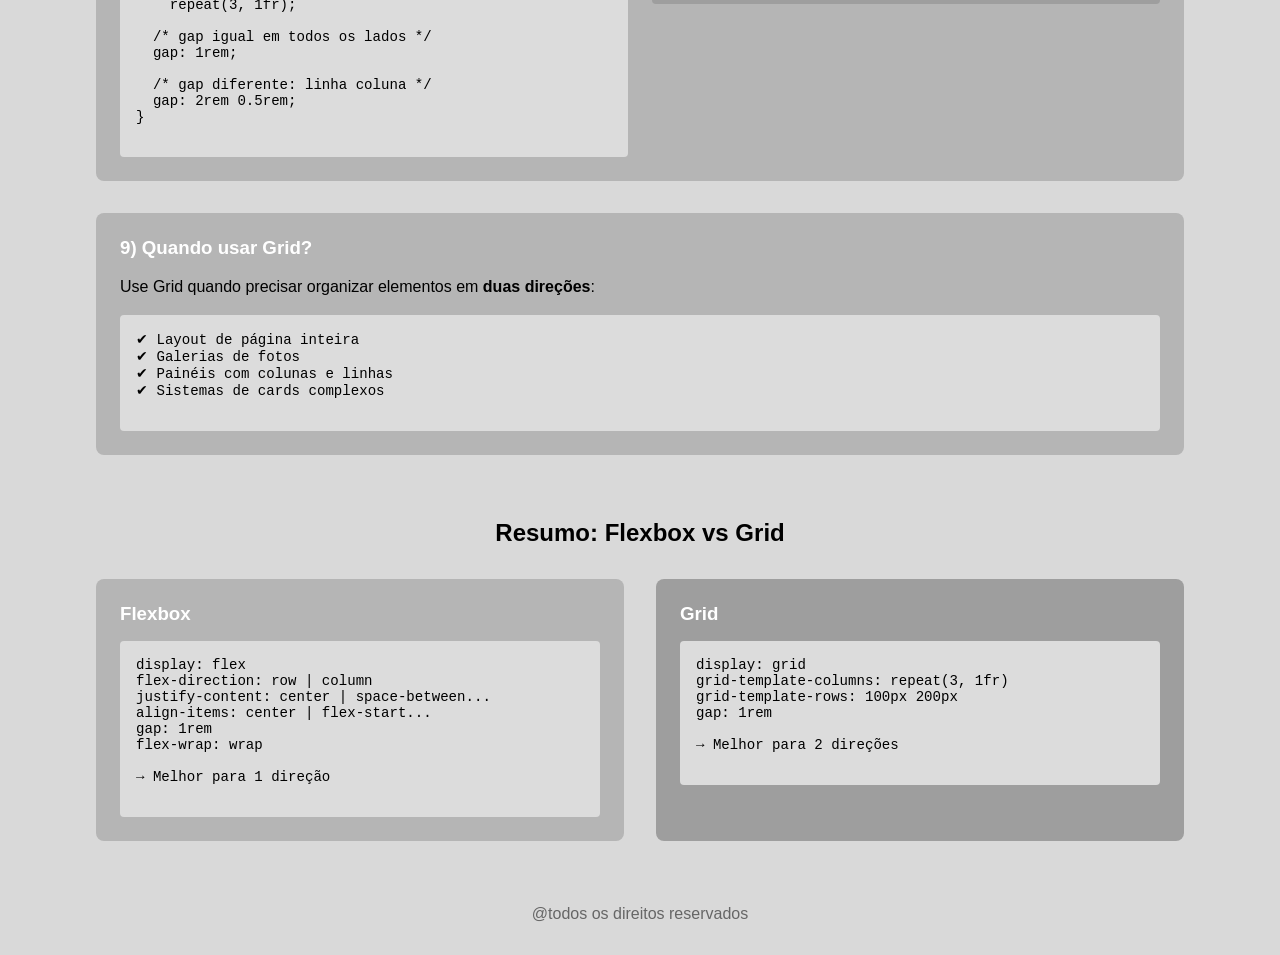
==== commit 56f8008d: "Update layout.html" ====
--- a/layout.html
+++ b/layout.html
@@ -1,49 +1,47 @@
-<!DOCTYPE html>
+<!doctype html>
 <html lang="pt-BR">
-<head>
-  <meta charset="UTF-8">
-  <meta name="viewport" content="width=device-width, initial-scale=1.0">
-  <title>Flexbox e Grid</title>
-  <link rel="stylesheet" href="style.css">
-  <link rel="stylesheet" href="layout.css">
-</head>
-<body>
-
-  <nav class="navbar">
-    <ul>
-      <li><a href="index.html">HTML e Acessibilidade</a></li>
-      <li><a href="medidas.html">Medidas</a></li>
-      <li><a href="responsividade.html">Responsividade</a></li>
-      <li><a href="layout.html" class="ativo">Flexbox e Grid</a></li>
-      <li><a href="animacoes.html">Animações</a></li>
-    </ul>
-  </nav>
-
-  <header class="top-bar">
-    <h1>Flexbox e Grid</h1>
-  </header>
-
-  <main class="content">
-
-    <section class="intro">
-      <h2>8) Diferença entre Flexbox e Grid</h2>
-      <p>
-        Tanto Flexbox quanto Grid são formas de organizar elementos na tela com CSS.
-        A diferença está em como cada um trabalha: Flexbox em uma direção só,
-        Grid em linhas e colunas ao mesmo tempo.
-      </p>
-    </section>
-
-    <!-- ==================== FLEXBOX ==================== -->
-    <section class="secao-layout">
-      <h2>Flexbox — uma direção</h2>
-
-      <!-- flex-direction -->
-      <div class="bloco-exemplo">
-        <div class="bloco-codigo">
-          <h3>flex-direction</h3>
-          <p>Define se os itens ficam em linha ou em coluna.</p>
-          <pre>
+  <head>
+    <meta charset="UTF-8" />
+    <meta name="viewport" content="width=device-width, initial-scale=1.0" />
+    <title>Flexbox e Grid</title>
+    <link rel="stylesheet" href="style.css" />
+    <link rel="stylesheet" href="layout.css" />
+  </head>
+  <body>
+    <nav class="navbar">
+      <ul>
+        <li><a href="index.html">HTML e Acessibilidade</a></li>
+        <li><a href="medidas.html">Medidas</a></li>
+        <li><a href="responsividade.html">Responsividade</a></li>
+        <li><a href="layout.html" class="ativo">Flexbox e Grid</a></li>
+        <li><a href="animacoes.html">Animações</a></li>
+      </ul>
+    </nav>
+
+    <header class="top-bar">
+      <h1>Flexbox e Grid</h1>
+    </header>
+
+    <main class="content">
+      <section class="intro">
+        <h2>8) Diferença entre Flexbox e Grid</h2>
+        <p>
+          Tanto Flexbox quanto Grid são formas de organizar elementos na tela
+          com CSS. A diferença está em como cada um trabalha: Flexbox em uma
+          direção só, Grid em linhas e colunas ao mesmo tempo.
+        </p>
+      </section>
+
+      <!-- ==================== FLEXBOX ==================== -->
+      <section class="secao-layout">
+        <h2>Flexbox — uma direção</h2>
+
+        <!-- flex-direction -->
+        <div class="bloco-exemplo">
+          <div class="bloco-codigo">
+            <h3>flex-direction</h3>
+            <p>Define se os itens ficam em linha ou em coluna.</p>
+            <pre>
 .container {
   display: flex;
   flex-direction: row; /* padrão */
@@ -53,30 +51,34 @@
   display: flex;
   flex-direction: column;
 }
-          </pre>
-        </div>
-        <div class="bloco-demo">
-          <p class="label-demo">row (padrão)</p>
-          <div class="demo-flex demo-row">
-            <div class="flex-item">1</div>
-            <div class="flex-item">2</div>
-            <div class="flex-item">3</div>
-          </div>
-          <p class="label-demo">column</p>
-          <div class="demo-flex demo-column">
-            <div class="flex-item">1</div>
-            <div class="flex-item">2</div>
-            <div class="flex-item">3</div>
-          </div>
-        </div>
-      </div>
-
-      <!-- justify-content -->
-      <div class="bloco-exemplo">
-        <div class="bloco-codigo">
-          <h3>justify-content</h3>
-          <p>Alinha os itens no <strong>eixo principal</strong> (horizontal no row).</p>
-          <pre>
+          </pre
+            >
+          </div>
+          <div class="bloco-demo">
+            <p class="label-demo">row (padrão)</p>
+            <div class="demo-flex demo-row">
+              <div class="flex-item">1</div>
+              <div class="flex-item">2</div>
+              <div class="flex-item">3</div>
+            </div>
+            <p class="label-demo">column</p>
+            <div class="demo-flex demo-column">
+              <div class="flex-item">1</div>
+              <div class="flex-item">2</div>
+              <div class="flex-item">3</div>
+            </div>
+          </div>
+        </div>
+
+        <!-- justify-content -->
+        <div class="bloco-exemplo">
+          <div class="bloco-codigo">
+            <h3>justify-content</h3>
+            <p>
+              Alinha os itens no <strong>eixo principal</strong> (horizontal no
+              row).
+            </p>
+            <pre>
 /* agrupa no início */
 justify-content: flex-start;
 
@@ -91,48 +93,52 @@
 
 /* espaço em volta dos itens */
 justify-content: space-around;
-          </pre>
-        </div>
-        <div class="bloco-demo">
-          <p class="label-demo">flex-start</p>
-          <div class="demo-flex jc-start">
-            <div class="flex-item">A</div>
-            <div class="flex-item">B</div>
-            <div class="flex-item">C</div>
-          </div>
-          <p class="label-demo">center</p>
-          <div class="demo-flex jc-center">
-            <div class="flex-item">A</div>
-            <div class="flex-item">B</div>
-            <div class="flex-item">C</div>
-          </div>
-          <p class="label-demo">flex-end</p>
-          <div class="demo-flex jc-end">
-            <div class="flex-item">A</div>
-            <div class="flex-item">B</div>
-            <div class="flex-item">C</div>
-          </div>
-          <p class="label-demo">space-between</p>
-          <div class="demo-flex jc-between">
-            <div class="flex-item">A</div>
-            <div class="flex-item">B</div>
-            <div class="flex-item">C</div>
-          </div>
-          <p class="label-demo">space-around</p>
-          <div class="demo-flex jc-around">
-            <div class="flex-item">A</div>
-            <div class="flex-item">B</div>
-            <div class="flex-item">C</div>
-          </div>
-        </div>
-      </div>
-
-      <!-- align-items -->
-      <div class="bloco-exemplo">
-        <div class="bloco-codigo">
-          <h3>align-items</h3>
-          <p>Alinha os itens no <strong>eixo cruzado</strong> (vertical no row).</p>
-          <pre>
+          </pre
+            >
+          </div>
+          <div class="bloco-demo">
+            <p class="label-demo">flex-start</p>
+            <div class="demo-flex jc-start">
+              <div class="flex-item">A</div>
+              <div class="flex-item">B</div>
+              <div class="flex-item">C</div>
+            </div>
+            <p class="label-demo">center</p>
+            <div class="demo-flex jc-center">
+              <div class="flex-item">A</div>
+              <div class="flex-item">B</div>
+              <div class="flex-item">C</div>
+            </div>
+            <p class="label-demo">flex-end</p>
+            <div class="demo-flex jc-end">
+              <div class="flex-item">A</div>
+              <div class="flex-item">B</div>
+              <div class="flex-item">C</div>
+            </div>
+            <p class="label-demo">space-between</p>
+            <div class="demo-flex jc-between">
+              <div class="flex-item">A</div>
+              <div class="flex-item">B</div>
+              <div class="flex-item">C</div>
+            </div>
+            <p class="label-demo">space-around</p>
+            <div class="demo-flex jc-around">
+              <div class="flex-item">A</div>
+              <div class="flex-item">B</div>
+              <div class="flex-item">C</div>
+            </div>
+          </div>
+        </div>
+
+        <!-- align-items -->
+        <div class="bloco-exemplo">
+          <div class="bloco-codigo">
+            <h3>align-items</h3>
+            <p>
+              Alinha os itens no <strong>eixo cruzado</strong> (vertical no
+              row).
+            </p>
+            <pre>
 /* estica para preencher (padrão) */
 align-items: stretch;
 
@@ -144,78 +150,96 @@
 
 /* alinha embaixo */
 align-items: flex-end;
-          </pre>
-        </div>
-        <div class="bloco-demo">
-          <p class="label-demo">flex-start</p>
-          <div class="demo-flex demo-alto ai-start">
-            <div class="flex-item">A</div>
-            <div class="flex-item flex-item-alto">B</div>
-            <div class="flex-item">C</div>
-          </div>
-          <p class="label-demo">center</p>
-          <div class="demo-flex demo-alto ai-center">
-            <div class="flex-item">A</div>
-            <div class="flex-item flex-item-alto">B</div>
-            <div class="flex-item">C</div>
-          </div>
-          <p class="label-demo">flex-end</p>
-          <div class="demo-flex demo-alto ai-end">
-            <div class="flex-item">A</div>
-            <div class="flex-item flex-item-alto">B</div>
-            <div class="flex-item">C</div>
-          </div>
-        </div>
-      </div>
-
-      <!-- gap e flex-wrap -->
-      <div class="bloco-exemplo">
-        <div class="bloco-codigo">
-          <h3>gap e flex-wrap</h3>
-          <p><code>gap</code> define o espaço entre os itens. <code>flex-wrap</code> permite que os itens quebrem linha quando não cabem.</p>
-          <pre>
+          </pre
+            >
+          </div>
+          <div class="bloco-demo">
+            <p class="label-demo">stretch</p>
+            <div class="demo-flex demo-alto ai-stretch">
+              <div class="flex-item">A</div>
+              <div class="flex-item">B</div>
+              <div class="flex-item">C</div>
+            </div>
+            <p class="label-demo">flex-start</p>
+            <div class="demo-flex demo-alto ai-start">
+              <div class="flex-item">A</div>
+              <div class="flex-item">B</div>
+              <div class="flex-item">C</div>
+            </div>
+            <p class="label-demo">center</p>
+            <div class="demo-flex demo-alto ai-center">
+              <div class="flex-item">A</div>
+              <div class="flex-item">B</div>
+              <div class="flex-item">C</div>
+            </div>
+            <p class="label-demo">flex-end</p>
+            <div class="demo-flex demo-alto ai-end">
+              <div class="flex-item">A</div>
+              <div class="flex-item">B</div>
+              <div class="flex-item">C</div>
+            </div>
+          </div>
+        </div>
+
+        <!-- gap e flex-wrap -->
+        <div class="bloco-exemplo">
+          <div class="bloco-codigo">
+            <h3>gap e flex-wrap</h3>
+            <p>
+              <code>gap</code> define o espaço entre os itens.
+              <code>flex-wrap</code> permite que os itens quebrem linha quando
+              não cabem.
+            </p>
+            <pre>
 .container {
   display: flex;
   gap: 1rem;
   flex-wrap: wrap;
 }
-          </pre>
-        </div>
-        <div class="bloco-demo">
-          <p class="label-demo">wrap com gap — redimensione a janela!</p>
-          <div class="demo-flex demo-wrap">
-            <div class="flex-item">Item 1</div>
-            <div class="flex-item">Item 2</div>
-            <div class="flex-item">Item 3</div>
-            <div class="flex-item">Item 4</div>
-            <div class="flex-item">Item 5</div>
-          </div>
-        </div>
-      </div>
-
-      <div class="card quando-usar">
-        <h3>9) Quando usar Flexbox?</h3>
-        <p>Use Flexbox quando precisar organizar elementos em <strong>uma direção</strong>:</p>
-        <pre>
+          </pre
+            >
+          </div>
+          <div class="bloco-demo">
+            <p class="label-demo">wrap com gap — redimensione a janela!</p>
+            <div class="demo-flex demo-wrap">
+              <div class="flex-item">Item 1</div>
+              <div class="flex-item">Item 2</div>
+              <div class="flex-item">Item 3</div>
+              <div class="flex-item">Item 4</div>
+              <div class="flex-item">Item 5</div>
+            </div>
+          </div>
+        </div>
+
+        <div class="card quando-usar">
+          <h3>9) Quando usar Flexbox?</h3>
+          <p>
+            Use Flexbox quando precisar organizar elementos em
+            <strong>uma direção</strong>:
+          </p>
+          <pre>
 ✔ Menus de navegação
 ✔ Botões lado a lado
 ✔ Centralizar um elemento na tela
 ✔ Barras com logo + links
 ✔ Formulários em coluna
-        </pre>
-      </div>
-    </section>
-
-    <!-- ==================== GRID ==================== -->
-    <section class="secao-layout">
-      <h2>Grid — linhas e colunas</h2>
-
-      <!-- grid-template-columns -->
-      <div class="bloco-exemplo">
-        <div class="bloco-codigo">
-          <h3>grid-template-columns</h3>
-          <p>Define quantas colunas o grid terá e qual o tamanho de cada uma.</p>
-          <pre>
+        </pre
+          >
+        </div>
+      </section>
+
+      <!-- ==================== GRID ==================== -->
+      <section class="secao-layout">
+        <h2>Grid — linhas e colunas</h2>
+
+        <!-- grid-template-columns -->
+        <div class="bloco-exemplo">
+          <div class="bloco-codigo">
+            <h3>grid-template-columns</h3>
+            <p>
+              Define quantas colunas o grid terá e qual o tamanho de cada uma.
+            </p>
+            <pre>
 /* 3 colunas iguais */
 grid-template-columns:
   repeat(3, 1fr);
@@ -228,40 +252,41 @@
 grid-template-columns:
   repeat(auto-fit,
   minmax(150px, 1fr));
-          </pre>
-        </div>
-        <div class="bloco-demo">
-          <p class="label-demo">repeat(3, 1fr) — 3 colunas iguais</p>
-          <div class="demo-grid grid-3col">
-            <div class="grid-item">1</div>
-            <div class="grid-item">2</div>
-            <div class="grid-item">3</div>
-            <div class="grid-item">4</div>
-            <div class="grid-item">5</div>
-            <div class="grid-item">6</div>
-          </div>
-          <p class="label-demo">200px 1fr 200px — coluna do meio flexível</p>
-          <div class="demo-grid grid-mista">
-            <div class="grid-item">Lateral</div>
-            <div class="grid-item">Centro</div>
-            <div class="grid-item">Lateral</div>
-          </div>
-          <p class="label-demo">auto-fit + minmax — responsivo automático</p>
-          <div class="demo-grid grid-autofit">
-            <div class="grid-item">Card</div>
-            <div class="grid-item">Card</div>
-            <div class="grid-item">Card</div>
-            <div class="grid-item">Card</div>
-          </div>
-        </div>
-      </div>
-
-      <!-- grid-template-rows -->
-      <div class="bloco-exemplo">
-        <div class="bloco-codigo">
-          <h3>grid-template-rows</h3>
-          <p>Define a altura de cada linha do grid.</p>
-          <pre>
+          </pre
+            >
+          </div>
+          <div class="bloco-demo">
+            <p class="label-demo">repeat(3, 1fr) — 3 colunas iguais</p>
+            <div class="demo-grid grid-3col">
+              <div class="grid-item">1</div>
+              <div class="grid-item">2</div>
+              <div class="grid-item">3</div>
+              <div class="grid-item">4</div>
+              <div class="grid-item">5</div>
+              <div class="grid-item">6</div>
+            </div>
+            <p class="label-demo">200px 1fr 200px — coluna do meio flexível</p>
+            <div class="demo-grid grid-mista">
+              <div class="grid-item">Lateral</div>
+              <div class="grid-item">Centro</div>
+              <div class="grid-item">Lateral</div>
+            </div>
+            <p class="label-demo">auto-fit + minmax — responsivo automático</p>
+            <div class="demo-grid grid-autofit">
+              <div class="grid-item">Card</div>
+              <div class="grid-item">Card</div>
+              <div class="grid-item">Card</div>
+              <div class="grid-item">Card</div>
+            </div>
+          </div>
+        </div>
+
+        <!-- grid-template-rows -->
+        <div class="bloco-exemplo">
+          <div class="bloco-codigo">
+            <h3>grid-template-rows</h3>
+            <p>Define a altura de cada linha do grid.</p>
+            <pre>
 .container {
   display: grid;
   grid-template-columns:
@@ -269,25 +294,26 @@
   grid-template-rows:
     80px 120px;
 }
-          </pre>
-        </div>
-        <div class="bloco-demo">
-          <p class="label-demo">linhas com alturas diferentes</p>
-          <div class="demo-grid grid-rows">
-            <div class="grid-item">Linha 1</div>
-            <div class="grid-item">Linha 1</div>
-            <div class="grid-item">Linha 2</div>
-            <div class="grid-item">Linha 2</div>
-          </div>
-        </div>
-      </div>
-
-      <!-- gap no grid -->
-      <div class="bloco-exemplo">
-        <div class="bloco-codigo">
-          <h3>gap no Grid</h3>
-          <p>Define o espaço entre as linhas e colunas do grid.</p>
-          <pre>
+          </pre
+            >
+          </div>
+          <div class="bloco-demo">
+            <p class="label-demo">linhas com alturas diferentes</p>
+            <div class="demo-grid grid-rows">
+              <div class="grid-item">Linha 1</div>
+              <div class="grid-item">Linha 1</div>
+              <div class="grid-item">Linha 2</div>
+              <div class="grid-item">Linha 2</div>
+            </div>
+          </div>
+        </div>
+
+        <!-- gap no grid -->
+        <div class="bloco-exemplo">
+          <div class="bloco-codigo">
+            <h3>gap no Grid</h3>
+            <p>Define o espaço entre as linhas e colunas do grid.</p>
+            <pre>
 .container {
   display: grid;
   grid-template-columns:
@@ -299,40 +325,45 @@
   /* gap diferente: linha coluna */
   gap: 2rem 0.5rem;
 }
-          </pre>
-        </div>
-        <div class="bloco-demo">
-          <p class="label-demo">gap: 1.5rem</p>
-          <div class="demo-grid grid-gap">
-            <div class="grid-item">A</div>
-            <div class="grid-item">B</div>
-            <div class="grid-item">C</div>
-            <div class="grid-item">D</div>
-            <div class="grid-item">E</div>
-            <div class="grid-item">F</div>
-          </div>
-        </div>
-      </div>
-
-      <div class="card quando-usar">
-        <h3>9) Quando usar Grid?</h3>
-        <p>Use Grid quando precisar organizar elementos em <strong>duas direções</strong>:</p>
-        <pre>
+          </pre
+            >
+          </div>
+          <div class="bloco-demo">
+            <p class="label-demo">gap: 1.5rem</p>
+            <div class="demo-grid grid-gap">
+              <div class="grid-item">A</div>
+              <div class="grid-item">B</div>
+              <div class="grid-item">C</div>
+              <div class="grid-item">D</div>
+              <div class="grid-item">E</div>
+              <div class="grid-item">F</div>
+            </div>
+          </div>
+        </div>
+
+        <div class="card quando-usar">
+          <h3>9) Quando usar Grid?</h3>
+          <p>
+            Use Grid quando precisar organizar elementos em
+            <strong>duas direções</strong>:
+          </p>
+          <pre>
 ✔ Layout de página inteira
 ✔ Galerias de fotos
 ✔ Painéis com colunas e linhas
 ✔ Sistemas de cards complexos
-        </pre>
-      </div>
-    </section>
-
-    <!-- Resumo comparativo -->
-    <section class="comparison">
-      <h2>Resumo: Flexbox vs Grid</h2>
-      <div class="comparison-box">
-        <div class="bad">
-          <h3>Flexbox</h3>
-          <pre>
+        </pre
+          >
+        </div>
+      </section>
+
+      <!-- Resumo comparativo -->
+      <section class="comparison">
+        <h2>Resumo: Flexbox vs Grid</h2>
+        <div class="comparison-box">
+          <div class="bad">
+            <h3>Flexbox</h3>
+            <pre>
 display: flex
 flex-direction: row | column
 justify-content: center | space-between...
@@ -341,27 +372,27 @@
 flex-wrap: wrap
 
 → Melhor para 1 direção
-          </pre>
-        </div>
-        <div class="good">
-          <h3>Grid</h3>
-          <pre>
+          </pre
+            >
+          </div>
+          <div class="good">
+            <h3>Grid</h3>
+            <pre>
 display: grid
 grid-template-columns: repeat(3, 1fr)
 grid-template-rows: 100px 200px
 gap: 1rem
 
 → Melhor para 2 direções
-          </pre>
-        </div>
-      </div>
-    </section>
-
-  </main>
-
-  <footer>
-    <p>@todos os direitos reservados</p>
-  </footer>
-
-</body>
+          </pre
+            >
+          </div>
+        </div>
+      </section>
+    </main>
+
+    <footer>
+      <p>@todos os direitos reservados</p>
+    </footer>
+  </body>
 </html>
--- a/layout.css
+++ b/layout.css
@@ -1,367 +1,187 @@
-<!DOCTYPE html>
-<html lang="pt-BR">
-<head>
-  <meta charset="UTF-8">
-  <meta name="viewport" content="width=device-width, initial-scale=1.0">
-  <title>Flexbox e Grid</title>
-  <link rel="stylesheet" href="style.css">
-  <link rel="stylesheet" href="layout.css">
-</head>
-<body>
-
-  <nav class="navbar">
-    <ul>
-      <li><a href="index.html">HTML e Acessibilidade</a></li>
-      <li><a href="medidas.html">Medidas</a></li>
-      <li><a href="responsividade.html">Responsividade</a></li>
-      <li><a href="layout.html" class="ativo">Flexbox e Grid</a></li>
-      <li><a href="animacoes.html">Animações</a></li>
-    </ul>
-  </nav>
-
-  <header class="top-bar">
-    <h1>Flexbox e Grid</h1>
-  </header>
-
-  <main class="content">
-
-    <section class="intro">
-      <h2>8) Diferença entre Flexbox e Grid</h2>
-      <p>
-        Tanto Flexbox quanto Grid são formas de organizar elementos na tela com CSS.
-        A diferença está em como cada um trabalha: Flexbox em uma direção só,
-        Grid em linhas e colunas ao mesmo tempo.
-      </p>
-    </section>
-
-    <!-- ==================== FLEXBOX ==================== -->
-    <section class="secao-layout">
-      <h2>Flexbox — uma direção</h2>
-
-      <!-- flex-direction -->
-      <div class="bloco-exemplo">
-        <div class="bloco-codigo">
-          <h3>flex-direction</h3>
-          <p>Define se os itens ficam em linha ou em coluna.</p>
-          <pre>
-.container {
-  display: flex;
-  flex-direction: row; /* padrão */
+code {
+  background: #ccc;
+  padding: 0.1rem 0.3rem;
+  border-radius: 3px;
+  font-family: "Courier New", monospace;
+  font-size: 0.9rem;
 }
 
-.container {
+/* ===== SEÇÃO ===== */
+.secao-layout {
+  margin-top: 4rem;
+}
+
+.secao-layout h2 {
+  text-align: center;
+  margin-bottom: 2rem;
+}
+
+.quando-usar {
+  margin-top: 2rem;
+}
+
+/* ===== BLOCO EXEMPLO: código + demo lado a lado ===== */
+.bloco-exemplo {
+  display: grid;
+  grid-template-columns: 1fr 1fr;
+  gap: 1.5rem;
+  background: #b5b5b5;
+  padding: 1.5rem;
+  border-radius: 8px;
+  margin-bottom: 1.5rem;
+}
+
+.bloco-codigo h3 {
+  color: white;
+  margin-bottom: 0.5rem;
+}
+
+.bloco-codigo p {
+  color: white;
+  margin-bottom: 0.8rem;
+  line-height: 1.5;
+  font-size: 0.95rem;
+}
+
+.bloco-demo {
   display: flex;
   flex-direction: column;
+  gap: 0.5rem;
 }
-          </pre>
-        </div>
-        <div class="bloco-demo">
-          <p class="label-demo">row (padrão)</p>
-          <div class="demo-flex demo-row">
-            <div class="flex-item">1</div>
-            <div class="flex-item">2</div>
-            <div class="flex-item">3</div>
-          </div>
-          <p class="label-demo">column</p>
-          <div class="demo-flex demo-column">
-            <div class="flex-item">1</div>
-            <div class="flex-item">2</div>
-            <div class="flex-item">3</div>
-          </div>
-        </div>
-      </div>
 
-      <!-- justify-content -->
-      <div class="bloco-exemplo">
-        <div class="bloco-codigo">
-          <h3>justify-content</h3>
-          <p>Alinha os itens no <strong>eixo principal</strong> (horizontal no row).</p>
-          <pre>
-/* agrupa no início */
-justify-content: flex-start;
+.label-demo {
+  color: white;
+  font-size: 0.8rem;
+  font-weight: bold;
+  margin-top: 0.5rem;
+}
 
-/* agrupa no fim */
-justify-content: flex-end;
+/* ===== ITENS BASE ===== */
+.flex-item {
+  background: #555;
+  color: white;
+  padding: 0.5rem 0.8rem;
+  border-radius: 4px;
+  text-align: center;
+  font-size: 0.85rem;
+}
 
-/* centraliza */
-justify-content: center;
+.flex-item-alto {
+  padding: 1.2rem 0.8rem;
+}
 
-/* espaço entre os itens */
-justify-content: space-between;
+.grid-item {
+  background: #555;
+  color: white;
+  padding: 0.6rem;
+  border-radius: 4px;
+  text-align: center;
+  font-size: 0.85rem;
+}
 
-/* espaço em volta dos itens */
-justify-content: space-around;
-          </pre>
-        </div>
-        <div class="bloco-demo">
-          <p class="label-demo">flex-start</p>
-          <div class="demo-flex jc-start">
-            <div class="flex-item">A</div>
-            <div class="flex-item">B</div>
-            <div class="flex-item">C</div>
-          </div>
-          <p class="label-demo">center</p>
-          <div class="demo-flex jc-center">
-            <div class="flex-item">A</div>
-            <div class="flex-item">B</div>
-            <div class="flex-item">C</div>
-          </div>
-          <p class="label-demo">flex-end</p>
-          <div class="demo-flex jc-end">
-            <div class="flex-item">A</div>
-            <div class="flex-item">B</div>
-            <div class="flex-item">C</div>
-          </div>
-          <p class="label-demo">space-between</p>
-          <div class="demo-flex jc-between">
-            <div class="flex-item">A</div>
-            <div class="flex-item">B</div>
-            <div class="flex-item">C</div>
-          </div>
-          <p class="label-demo">space-around</p>
-          <div class="demo-flex jc-around">
-            <div class="flex-item">A</div>
-            <div class="flex-item">B</div>
-            <div class="flex-item">C</div>
-          </div>
-        </div>
-      </div>
+/* ===== DEMO FLEX BASE ===== */
+.demo-flex {
+  display: flex;
+  background: #9e9e9e;
+  border-radius: 4px;
+  padding: 0.4rem;
+  gap: 0.4rem;
+  min-height: 40px;
+}
 
-      <!-- align-items -->
-      <div class="bloco-exemplo">
-        <div class="bloco-codigo">
-          <h3>align-items</h3>
-          <p>Alinha os itens no <strong>eixo cruzado</strong> (vertical no row).</p>
-          <pre>
-/* estica para preencher (padrão) */
-align-items: stretch;
+/* flex-direction */
+.demo-row {
+  flex-direction: row;
+}
 
-/* alinha no topo */
-align-items: flex-start;
+.demo-column {
+  flex-direction: column;
+}
 
-/* alinha no centro */
-align-items: center;
+/* justify-content */
+.jc-start {
+  justify-content: flex-start;
+}
+.jc-center {
+  justify-content: center;
+}
+.jc-end {
+  justify-content: flex-end;
+}
+.jc-between {
+  justify-content: space-between;
+}
+.jc-around {
+  justify-content: space-around;
+}
 
-/* alinha embaixo */
-align-items: flex-end;
-          </pre>
-        </div>
-        <div class="bloco-demo">
-          <p class="label-demo">flex-start</p>
-          <div class="demo-flex demo-alto ai-start">
-            <div class="flex-item">A</div>
-            <div class="flex-item flex-item-alto">B</div>
-            <div class="flex-item">C</div>
-          </div>
-          <p class="label-demo">center</p>
-          <div class="demo-flex demo-alto ai-center">
-            <div class="flex-item">A</div>
-            <div class="flex-item flex-item-alto">B</div>
-            <div class="flex-item">C</div>
-          </div>
-          <p class="label-demo">flex-end</p>
-          <div class="demo-flex demo-alto ai-end">
-            <div class="flex-item">A</div>
-            <div class="flex-item flex-item-alto">B</div>
-            <div class="flex-item">C</div>
-          </div>
-        </div>
-      </div>
+/* align-items — container com altura para ficar visível */
+.demo-alto {
+  height: 70px;
+  align-items: flex-start; /* padrão visual, sobrescrito abaixo */
+}
 
-      <!-- gap e flex-wrap -->
-      <div class="bloco-exemplo">
-        <div class="bloco-codigo">
-          <h3>gap e flex-wrap</h3>
-          <p><code>gap</code> define o espaço entre os itens. <code>flex-wrap</code> permite que os itens quebrem linha quando não cabem.</p>
-          <pre>
-.container {
-  display: flex;
-  gap: 1rem;
+.ai-stretch {
+  align-items: stretch;
+}
+.ai-start {
+  align-items: flex-start;
+}
+.ai-center {
+  align-items: center;
+}
+.ai-end {
+  align-items: flex-end;
+}
+
+/* flex-wrap */
+.demo-wrap {
   flex-wrap: wrap;
 }
-          </pre>
-        </div>
-        <div class="bloco-demo">
-          <p class="label-demo">wrap com gap — redimensione a janela!</p>
-          <div class="demo-flex demo-wrap">
-            <div class="flex-item">Item 1</div>
-            <div class="flex-item">Item 2</div>
-            <div class="flex-item">Item 3</div>
-            <div class="flex-item">Item 4</div>
-            <div class="flex-item">Item 5</div>
-          </div>
-        </div>
-      </div>
 
-      <div class="card quando-usar">
-        <h3>9) Quando usar Flexbox?</h3>
-        <p>Use Flexbox quando precisar organizar elementos em <strong>uma direção</strong>:</p>
-        <pre>
-✔ Menus de navegação
-✔ Botões lado a lado
-✔ Centralizar um elemento na tela
-✔ Barras com logo + links
-✔ Formulários em coluna
-        </pre>
-      </div>
-    </section>
+/* ===== DEMO GRID ===== */
+.demo-grid {
+  display: grid;
+  gap: 0.4rem;
+  background: #9e9e9e;
+  padding: 0.4rem;
+  border-radius: 4px;
+}
 
-    <!-- ==================== GRID ==================== -->
-    <section class="secao-layout">
-      <h2>Grid — linhas e colunas</h2>
+/* 3 colunas iguais */
+.grid-3col {
+  grid-template-columns: repeat(3, 1fr);
+}
 
-      <!-- grid-template-columns -->
-      <div class="bloco-exemplo">
-        <div class="bloco-codigo">
-          <h3>grid-template-columns</h3>
-          <p>Define quantas colunas o grid terá e qual o tamanho de cada uma.</p>
-          <pre>
-/* 3 colunas iguais */
-grid-template-columns:
-  repeat(3, 1fr);
+/* coluna mista: 200px centro flex 200px */
+.grid-mista {
+  grid-template-columns: 80px 1fr 80px;
+}
 
-/* colunas de tamanhos fixos */
-grid-template-columns:
-  200px 1fr 200px;
+/* auto-fit: colunas que se adaptam */
+.grid-autofit {
+  grid-template-columns: repeat(auto-fit, minmax(80px, 1fr));
+}
 
-/* adapta automaticamente */
-grid-template-columns:
-  repeat(auto-fit,
-  minmax(150px, 1fr));
-          </pre>
-        </div>
-        <div class="bloco-demo">
-          <p class="label-demo">repeat(3, 1fr) — 3 colunas iguais</p>
-          <div class="demo-grid grid-3col">
-            <div class="grid-item">1</div>
-            <div class="grid-item">2</div>
-            <div class="grid-item">3</div>
-            <div class="grid-item">4</div>
-            <div class="grid-item">5</div>
-            <div class="grid-item">6</div>
-          </div>
-          <p class="label-demo">200px 1fr 200px — coluna do meio flexível</p>
-          <div class="demo-grid grid-mista">
-            <div class="grid-item">Lateral</div>
-            <div class="grid-item">Centro</div>
-            <div class="grid-item">Lateral</div>
-          </div>
-          <p class="label-demo">auto-fit + minmax — responsivo automático</p>
-          <div class="demo-grid grid-autofit">
-            <div class="grid-item">Card</div>
-            <div class="grid-item">Card</div>
-            <div class="grid-item">Card</div>
-            <div class="grid-item">Card</div>
-          </div>
-        </div>
-      </div>
+/* linhas com alturas diferentes */
+.grid-rows {
+  grid-template-columns: repeat(2, 1fr);
+  grid-template-rows: 50px 90px;
+}
 
-      <!-- grid-template-rows -->
-      <div class="bloco-exemplo">
-        <div class="bloco-codigo">
-          <h3>grid-template-rows</h3>
-          <p>Define a altura de cada linha do grid.</p>
-          <pre>
-.container {
-  display: grid;
-  grid-template-columns:
-    repeat(2, 1fr);
-  grid-template-rows:
-    80px 120px;
+/* gap maior para destacar */
+.grid-gap {
+  grid-template-columns: repeat(3, 1fr);
+  gap: 1.5rem;
 }
-          </pre>
-        </div>
-        <div class="bloco-demo">
-          <p class="label-demo">linhas com alturas diferentes</p>
-          <div class="demo-grid grid-rows">
-            <div class="grid-item">Linha 1</div>
-            <div class="grid-item">Linha 1</div>
-            <div class="grid-item">Linha 2</div>
-            <div class="grid-item">Linha 2</div>
-          </div>
-        </div>
-      </div>
 
-      <!-- gap no grid -->
-      <div class="bloco-exemplo">
-        <div class="bloco-codigo">
-          <h3>gap no Grid</h3>
-          <p>Define o espaço entre as linhas e colunas do grid.</p>
-          <pre>
-.container {
-  display: grid;
-  grid-template-columns:
-    repeat(3, 1fr);
+/* ===== RESPONSIVO ===== */
+@media (max-width: 700px) {
+  .bloco-exemplo {
+    grid-template-columns: 1fr;
+  }
 
-  /* gap igual em todos os lados */
-  gap: 1rem;
-
-  /* gap diferente: linha coluna */
-  gap: 2rem 0.5rem;
+  .grid-mista {
+    grid-template-columns: 1fr;
+  }
 }
-          </pre>
-        </div>
-        <div class="bloco-demo">
-          <p class="label-demo">gap: 1.5rem</p>
-          <div class="demo-grid grid-gap">
-            <div class="grid-item">A</div>
-            <div class="grid-item">B</div>
-            <div class="grid-item">C</div>
-            <div class="grid-item">D</div>
-            <div class="grid-item">E</div>
-            <div class="grid-item">F</div>
-          </div>
-        </div>
-      </div>
-
-      <div class="card quando-usar">
-        <h3>9) Quando usar Grid?</h3>
-        <p>Use Grid quando precisar organizar elementos em <strong>duas direções</strong>:</p>
-        <pre>
-✔ Layout de página inteira
-✔ Galerias de fotos
-✔ Painéis com colunas e linhas
-✔ Sistemas de cards complexos
-        </pre>
-      </div>
-    </section>
-
-    <!-- Resumo comparativo -->
-    <section class="comparison">
-      <h2>Resumo: Flexbox vs Grid</h2>
-      <div class="comparison-box">
-        <div class="bad">
-          <h3>Flexbox</h3>
-          <pre>
-display: flex
-flex-direction: row | column
-justify-content: center | space-between...
-align-items: center | flex-start...
-gap: 1rem
-flex-wrap: wrap
-
-→ Melhor para 1 direção
-          </pre>
-        </div>
-        <div class="good">
-          <h3>Grid</h3>
-          <pre>
-display: grid
-grid-template-columns: repeat(3, 1fr)
-grid-template-rows: 100px 200px
-gap: 1rem
-
-→ Melhor para 2 direções
-          </pre>
-        </div>
-      </div>
-    </section>
-
-  </main>
-
-  <footer>
-    <p>@todos os direitos reservados</p>
-  </footer>
-
-</body>
-</html>
